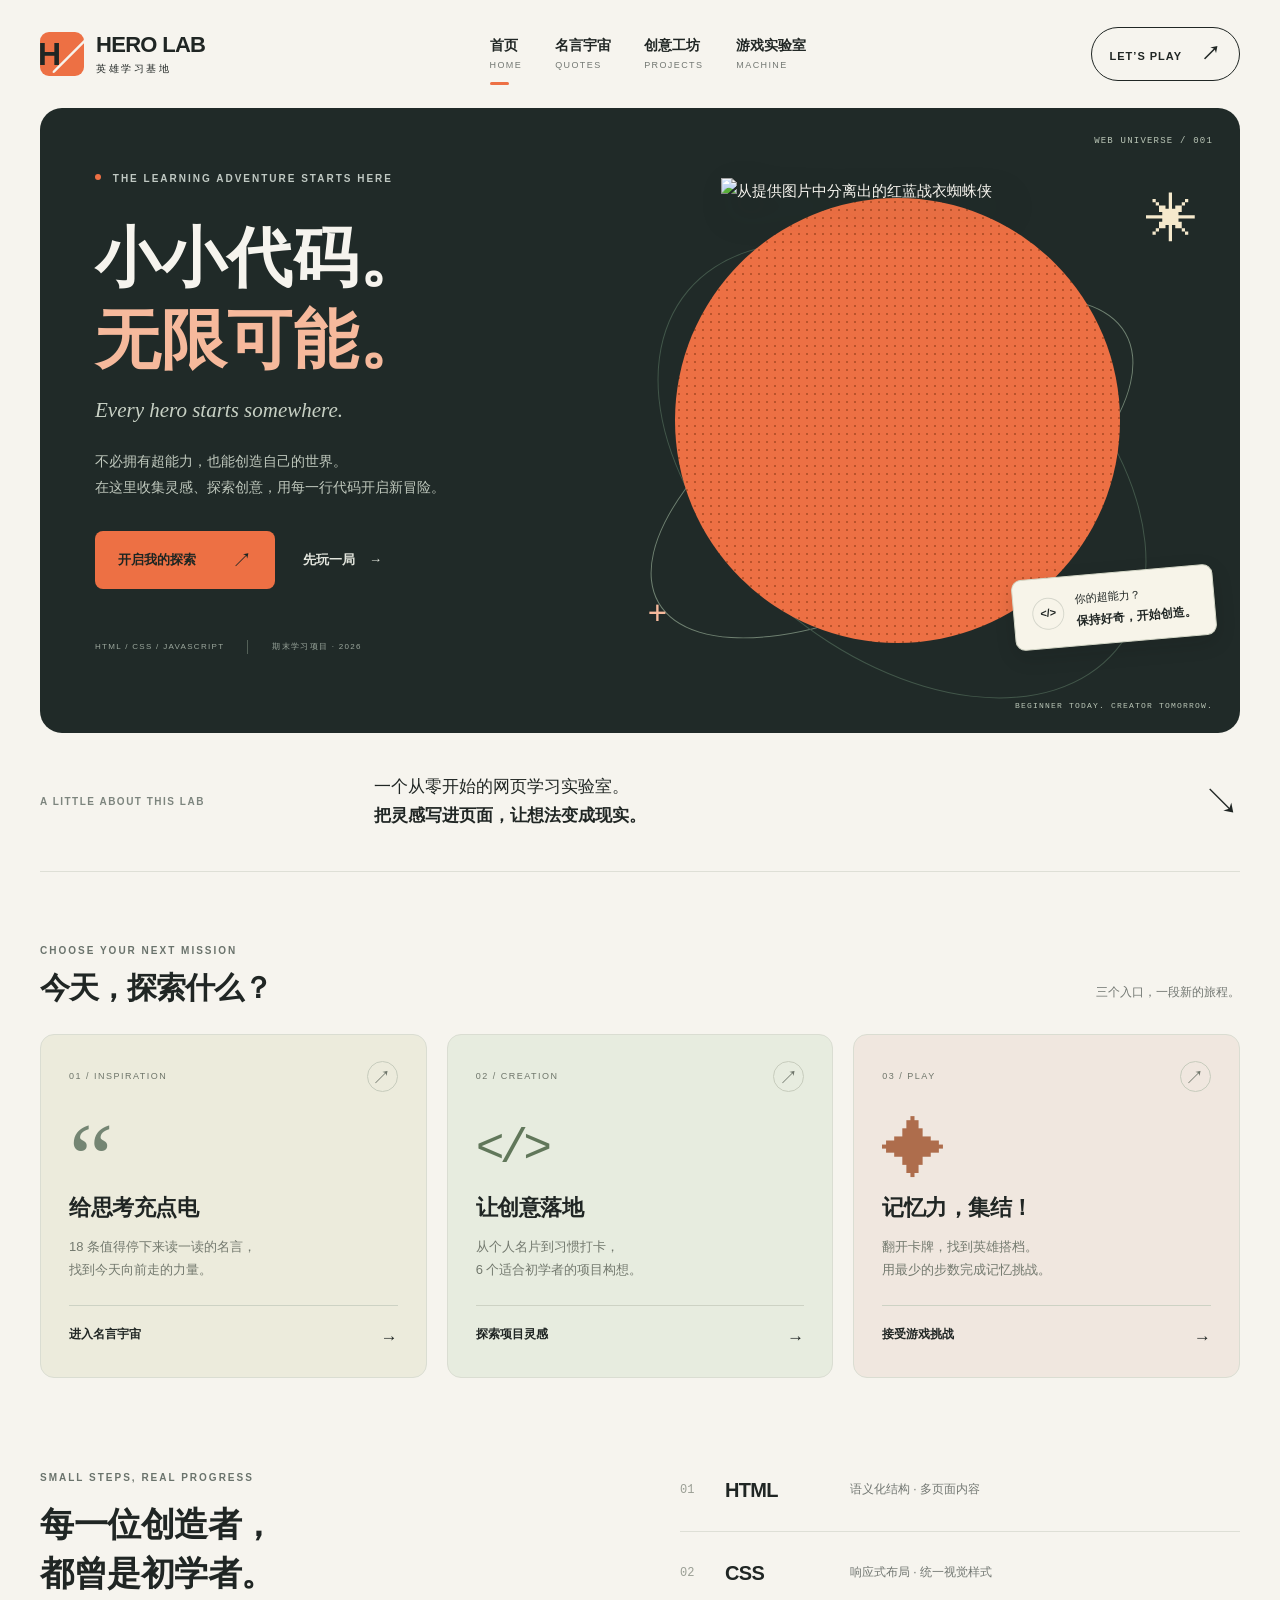
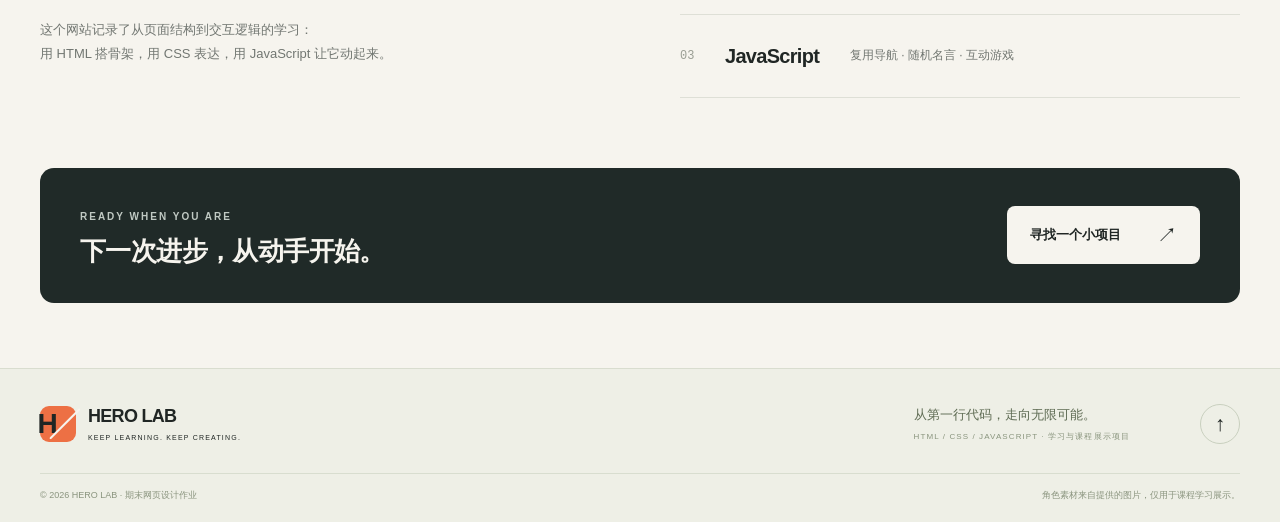
==== index.html @ 5add8ba5 "Build HERO LAB HTML course website" ====
<!DOCTYPE html>
<html lang="zh-CN">
<head>
  <meta charset="UTF-8"><meta name="viewport" content="width=device-width, initial-scale=1">
  <meta name="description" content="HERO LAB 英雄学习基地：一个关于学习、灵感和动手创造的 HTML 期末网站。">
  <meta name="theme-color" content="#f6f4ee"><title>HERO LAB · 英雄学习基地</title>
  <link rel="icon" href="assets/images/favicon.svg" type="image/svg+xml"><link rel="stylesheet" href="assets/css/style.css">
  <script src="assets/js/app.js" defer></script>
</head>
<body data-page="home">
  <a class="skip-link" href="#main">跳转到主要内容</a><header id="site-header"></header>
  <main id="main" class="container">
    <section class="home-hero">
      <div class="hero-copy"><div class="eyebrow"><span class="status-dot"></span> THE LEARNING ADVENTURE STARTS HERE</div>
        <h1>小小代码。<br><span>无限可能。</span></h1>
        <p class="hero-english">Every hero starts somewhere.</p>
        <p class="hero-description">不必拥有超能力，也能创造自己的世界。<br>在这里收集灵感、探索创意，用每一行代码开启新冒险。</p>
        <div class="button-row"><a class="button button-orange" href="projects.html">开启我的探索 <span aria-hidden="true">↗</span></a><a class="text-link light" href="machine.html">先玩一局 <span aria-hidden="true">→</span></a></div>
        <div class="hero-meta"><span>HTML / CSS / JAVASCRIPT</span><span>期末学习项目 · 2026</span></div>
      </div>
      <div class="hero-art"><div class="orbit orbit-one"></div><div class="orbit orbit-two"></div><div class="hero-planet"></div><span class="art-coordinate top">WEB UNIVERSE / 001</span><span class="art-star star-one">✳</span><span class="art-star star-two">+</span>
        <img class="home-character" src="assets/images/spider.png" alt="从提供图片中分离出的红蓝战衣蜘蛛侠" fetchpriority="high">
        <div class="floating-note"><span class="note-icon">&lt;/&gt;</span><div>你的超能力？<strong>保持好奇，开始创造。</strong></div></div><span class="art-coordinate bottom">BEGINNER TODAY. CREATOR TOMORROW.</span>
      </div>
    </section>
    <section class="intro-strip" aria-label="网站简介"><span class="mini-label">A LITTLE ABOUT THIS LAB</span><p>一个从零开始的网页学习实验室。<br><strong>把灵感写进页面，让想法变成现实。</strong></p><span class="strip-arrow" aria-hidden="true">↘</span></section>
    <section class="explore-section"><div class="section-heading"><div><span class="eyebrow dark">CHOOSE YOUR NEXT MISSION</span><h2>今天，探索什么？</h2></div><span class="section-aside">三个入口，一段新的旅程。</span></div>
      <div class="mission-grid">
        <a class="mission-card quote-mission" href="quotes.html"><div class="mission-top"><span>01 / INSPIRATION</span><span class="circle-arrow">↗</span></div><div class="mission-symbol" aria-hidden="true">“</div><h3>给思考充点电</h3><p>18 条值得停下来读一读的名言，<br>找到今天向前走的力量。</p><span class="mission-link">进入名言宇宙 <span>→</span></span></a>
        <a class="mission-card project-mission" href="projects.html"><div class="mission-top"><span>02 / CREATION</span><span class="circle-arrow">↗</span></div><div class="mission-symbol code-symbol" aria-hidden="true">&lt;/&gt;</div><h3>让创意落地</h3><p>从个人名片到习惯打卡，<br>6 个适合初学者的项目构想。</p><span class="mission-link">探索项目灵感 <span>→</span></span></a>
        <a class="mission-card game-mission" href="machine.html"><div class="mission-top"><span>03 / PLAY</span><span class="circle-arrow">↗</span></div><div class="mission-symbol game-symbol" aria-hidden="true">✦</div><h3>记忆力，集结！</h3><p>翻开卡牌，找到英雄搭档。<br>用最少的步数完成记忆挑战。</p><span class="mission-link">接受游戏挑战 <span>→</span></span></a>
      </div>
    </section>
    <section class="journey-section"><div class="journey-quote"><span class="eyebrow dark">SMALL STEPS, REAL PROGRESS</span><h2>每一位创造者，<br>都曾是初学者。</h2><p>这个网站记录了从页面结构到交互逻辑的学习：<br>用 HTML 搭骨架，用 CSS 表达，用 JavaScript 让它动起来。</p></div><div class="learning-stack"><div><span>01</span><strong>HTML</strong><p>语义化结构 · 多页面内容</p></div><div><span>02</span><strong>CSS</strong><p>响应式布局 · 统一视觉样式</p></div><div><span>03</span><strong>JavaScript</strong><p>复用导航 · 随机名言 · 互动游戏</p></div></div></section>
    <section class="closing-banner"><div><span class="eyebrow">READY WHEN YOU ARE</span><h2>下一次进步，从动手开始。</h2></div><a class="button button-cream" href="projects.html">寻找一个小项目 <span>↗</span></a></section>
  </main><footer id="site-footer"></footer>
</body></html>
---- assets/css/style.css ----
/* Shared design system. No framework or external font required. */
@font-face{font-family:LabDisplay;src:local("Arial Black");font-display:swap}
:root{--paper:#f6f4ee;--ink:#202624;--muted:#727772;--orange:#ed7044;--orange-light:#f6b99c;--line:#dedfd6;--dark:#202a28;--green:#c9dfc1;--cream:#f5e9cc;--radius:20px}
*{box-sizing:border-box}html{scroll-behavior:smooth;scroll-padding-top:24px}body{margin:0;background:var(--paper);color:var(--ink);font:15px/1.7 "Segoe UI","Microsoft YaHei","PingFang SC",Arial,sans-serif;-webkit-font-smoothing:antialiased}a{color:inherit;text-decoration:none}button,input{font:inherit}button,a,input,summary{-webkit-tap-highlight-color:transparent}button{cursor:pointer}button{color:inherit}img{display:block;max-width:100%}h1,h2,h3,p,blockquote{margin:0}h1,h2,h3{line-height:1.3}button{border:0}a:focus-visible,button:focus-visible,input:focus-visible,summary:focus-visible{outline:3px solid var(--orange);outline-offset:5px}::selection{background:var(--orange-light);color:var(--ink)}[hidden]{display:none!important}.container{width:min(1264px,calc(100% - 80px));margin-inline:auto}.skip-link{position:fixed;top:-70px;left:16px;z-index:100;background:var(--ink);color:white;padding:10px 20px}.skip-link:focus{top:10px}
/* A single nav is injected by app.js on every page. */
.header-inner{height:108px;display:flex;align-items:center;justify-content:space-between;gap:35px}.brand{display:inline-flex;align-items:center;gap:12px;font-size:22px;font-weight:900;line-height:1.05;letter-spacing:-.7px;flex-shrink:0}.brand small{display:block;font-size:10px;font-weight:500;letter-spacing:2.6px;margin-top:8px}.brand-mark{display:flex;align-items:center;justify-content:center;background:var(--orange);border-radius:9px;width:44px;height:44px;font:900 32px/1 Arial;color:var(--ink);letter-spacing:-8px;padding-right:8px}.brand-mark span{font-size:33px;transform:translateY(0);color:var(--paper)}#main-nav{display:flex;gap:33px;height:100%;align-items:center}#main-nav a{font-size:14px;font-weight:650;position:relative;line-height:1.4}#main-nav a span{display:block;font-size:9px;letter-spacing:1.4px;font-weight:500;color:var(--muted);margin-top:3px}#main-nav a[aria-current]::after{content:"";position:absolute;bottom:-13px;left:0;width:19px;height:3px;background:var(--orange);border-radius:4px}#main-nav a:hover{color:#bd4a22}.header-play{font-size:11px;font-weight:800;letter-spacing:1px;border:1px solid var(--ink);border-radius:30px;padding:10px 18px}.header-play span{font-size:19px;margin-left:15px}.menu-toggle{display:none}
.eyebrow,.mini-label{font-size:10px;font-weight:650;letter-spacing:2px;line-height:1.7}.eyebrow{color:#c0c9c3}.eyebrow.dark{color:#6a736c}.mini-label{color:#7d857e;letter-spacing:1.5px}.status-dot{width:6px;height:6px;border-radius:50%;background:var(--orange);display:inline-block;margin-right:7px;vertical-align:2px}.button-row{display:flex;align-items:center;gap:28px;flex-wrap:wrap}.button{display:inline-flex;justify-content:center;align-items:center;gap:36px;padding:14px 23px;border-radius:8px;font-size:13px;line-height:1.5;font-weight:650;min-height:48px;transition:transform .2s,background .2s}.button:hover{transform:translateY(-3px)}.button span{font-size:20px;font-weight:400}.button-orange{background:var(--orange);color:#1c2522}.button-orange:hover{background:#ff8a5f}.button-cream{background:var(--paper);color:var(--ink)}.button-outline{background:transparent;border:1px solid #bbc1b8}.text-link{display:inline-flex;align-items:center;gap:14px;font-size:13px;font-weight:600;background:none;padding:0}.text-link:hover,.inline-link:hover{text-decoration:underline;text-underline-offset:5px}.text-link.light{color:#e2e5dd}.inline-link{color:#ad4c29;font-weight:650}
/* Home */
.home-hero{background:var(--dark);border-radius:22px;min-height:625px;display:grid;grid-template-columns:1.04fr 1fr;position:relative;isolation:isolate;overflow:hidden;color:var(--paper)}.hero-copy{padding:62px 0 35px 55px;position:relative;z-index:2}.hero-copy h1{font-size:65px;font-weight:800;letter-spacing:1px;line-height:1.26;margin-top:30px}.hero-copy h1 span{color:var(--orange-light)}.hero-english{font:italic 21px Georgia,serif;color:#c7d0c4;margin-top:17px}.hero-description{font-size:14px;color:#bfc8bd;line-height:1.9;margin:25px 0 30px}.hero-meta{display:flex;gap:23px;margin-top:51px;font-size:8px;letter-spacing:1.3px;color:#9ca89e}.hero-meta span+span{padding-left:24px;border-left:1px solid #536057}.hero-art{position:relative;min-height:625px}.hero-planet{position:absolute;width:445px;aspect-ratio:1;background:var(--orange);border-radius:50%;top:90px;left:4%;z-index:-1;background-image:radial-gradient(#ba532b 1px,transparent 1px);background-size:8px 8px}.orbit{position:absolute;width:540px;height:240px;border:1px solid #6f8171;border-radius:50%;top:240px;left:-5%;transform:rotate(-30deg);z-index:-1}.orbit-two{width:560px;height:365px;top:180px;transform:rotate(40deg);border-color:#42574a}.home-character{position:absolute;bottom:0;left:50%;transform:translateX(-50%);height:555px;width:450px;object-fit:contain;object-position:center bottom;filter:drop-shadow(15px 16px 17px #111b1940)}.art-coordinate{position:absolute;color:#bac6b7;font:9px "Courier New",monospace;letter-spacing:1.2px}.art-coordinate.top{top:28px;right:27px}.art-coordinate.bottom{bottom:23px;right:27px;font-size:8px;z-index:3}.art-star{position:absolute;font-size:52px;color:var(--cream)}.star-one{top:68px;right:42px}.star-two{bottom:92px;left:-4px;font-size:33px;color:var(--orange-light)}.floating-note{position:absolute;right:25px;bottom:90px;display:flex;align-items:center;gap:12px;padding:14px 18px;border:1px solid #d4d7c7;background:#f7f4e9;box-shadow:0 7px 20px #1112;transform:rotate(-5deg);border-radius:10px;color:var(--ink);font-size:11px;z-index:3}.floating-note strong{display:block;font-size:12px;margin-top:2px}.note-icon{display:flex;align-items:center;justify-content:center;width:32px;height:32px;border:1px solid #d6d7cc;border-radius:50%;font-weight:800}.intro-strip{padding:40px 0;display:flex;justify-content:space-between;align-items:center;border-bottom:1px solid var(--line);gap:40px}.intro-strip p{font-size:17px;line-height:1.7;flex:1;max-width:660px}.intro-strip p strong{font-weight:650}.strip-arrow{font-size:37px;line-height:1}.explore-section{padding-top:64px}.section-heading{display:flex;justify-content:space-between;align-items:end;margin-bottom:27px;gap:20px}.section-heading h2{font-size:30px;margin-top:7px;letter-spacing:-1px}.section-aside{font-size:12px;color:var(--muted);padding-bottom:5px}.mission-grid{display:grid;grid-template-columns:repeat(3,1fr);gap:20px}.mission-card{border:1px solid #daddd2;border-radius:14px;padding:26px 28px 24px;min-height:341px;display:flex;flex-direction:column;transition:transform .2s,border-color .2s;background:#f0f0e6}.mission-card:hover{transform:translateY(-5px);border-color:#909a8e}.quote-mission{background:#ecebdc}.project-mission{background:#e7ecdf}.game-mission{background:#f0e7df}.mission-top{display:flex;justify-content:space-between;align-items:center;font-size:9px;letter-spacing:1.5px;color:#6e756a}.circle-arrow{display:grid;place-items:center;font-size:19px;width:31px;height:31px;border:1px solid #c7ccbd;border-radius:50%}.mission-symbol{font:100px/1 Georgia,serif;height:97px;padding-top:17px;color:#748573}.code-symbol{font:48px/1.7 "Courier New",monospace;color:#61775a;letter-spacing:-5px}.game-symbol{font:65px/1.3 Georgia,serif;color:#ae6d4c}.mission-card h3{font-size:22px;margin:5px 0 12px;letter-spacing:-.5px}.mission-card p{color:#73796e;font-size:13px;line-height:1.8}.mission-link{display:flex;justify-content:space-between;font-size:12px;font-weight:650;border-top:1px solid #cdd2c4;margin-top:23px;padding-top:18px}.mission-link span{font-size:17px}.journey-section{display:grid;grid-template-columns:1fr 1fr;gap:80px;margin:85px 0 70px}.journey-quote h2{font-size:34px;line-height:1.45;margin:12px 0 19px;letter-spacing:-.5px}.journey-quote p{font-size:13px;color:var(--muted);line-height:1.9}.learning-stack>div{display:grid;grid-template-columns:25px 105px 1fr;align-items:center;padding:24px 0;border-bottom:1px solid var(--line);gap:20px}.learning-stack>div:first-child{padding-top:10px}.learning-stack span{color:#9a9e94;font:12px "Courier New",monospace}.learning-stack strong{font-size:20px;letter-spacing:-.7px}.learning-stack p{font-size:12px;color:var(--muted)}.closing-banner{padding:34px 40px;background:var(--dark);color:var(--paper);display:flex;align-items:center;justify-content:space-between;border-radius:14px;margin-bottom:65px;gap:20px}.closing-banner h2{font-size:26px;margin-top:8px;letter-spacing:-.6px}
/* Shared page openings */
.page-heading{display:flex;justify-content:space-between;align-items:end;margin:34px 0 35px}.page-heading h1{font-size:48px;letter-spacing:-1.8px;margin-top:9px;line-height:1.25}.title-dot{color:var(--orange);margin-left:6px}.page-heading>p{font-size:13px;color:var(--muted);line-height:1.8;text-align:right;margin-bottom:3px}.pill{display:inline-block;border:1px solid #6d796b;border-radius:30px;font-size:9px;letter-spacing:1.8px;padding:6px 12px;line-height:1.7;color:#d6decf}.quote-hero{background:var(--dark);color:var(--paper);border-radius:20px;min-height:428px;display:grid;grid-template-columns:1.4fr 1fr;overflow:hidden;isolation:isolate}.quote-hero-copy{padding:34px 20px 25px 45px;z-index:2}.big-quote{display:block;font:75px/.9 Georgia,serif;color:var(--orange-light);height:58px;margin-top:23px}#featured-quote{font-size:27px;line-height:1.6;max-width:620px;min-height:87px;letter-spacing:.5px}#featured-author{font-size:12px;color:#b3c1ad;margin:12px 0 24px}.feedback{display:block;height:22px;font-size:11px;margin-top:9px;color:#d7e6c8}.quote-hero-art{position:relative}.quote-hero-art img{position:absolute;bottom:0;height:380px;width:420px;object-fit:contain;object-position:center bottom;right:-2px;filter:drop-shadow(10px 5px 13px #1115)}.portal-ring{position:absolute;width:305px;height:305px;border:16px double #ed7044;box-shadow:0 0 0 12px #ab654847,0 0 0 25px #e2834a1c;top:66px;right:55px;border-radius:50%;transform:rotate(20deg)}.quote-collection{margin:58px 0 65px}.collection-toolbar{display:flex;justify-content:space-between;gap:20px;align-items:center;margin-top:30px;padding-bottom:20px;border-bottom:1px solid var(--line)}.filter-group{display:flex;gap:7px;flex-wrap:wrap}.filter-button{border-radius:6px;padding:9px 15px;font-size:12px;background:transparent;white-space:nowrap}.filter-button:hover{background:#e6e7dc}.filter-button.active{color:var(--paper);background:var(--ink)}.search-box{display:flex;gap:9px;align-items:center;background:#edeee5;border:1px solid #daddd0;padding:5px 13px;border-radius:7px;min-width:220px}.search-box>span{font-size:23px;line-height:1}.search-box input{background:none;border:none;width:175px;font-size:12px;height:30px;color:var(--ink);outline-offset:0}.result-count{font-size:11px;color:var(--muted);margin:16px 0}.quotes-grid{display:grid;grid-template-columns:repeat(3,1fr);gap:17px}.quote-card{background:#efefe5;border:1px solid #dddfd3;border-radius:12px;min-height:220px;display:flex;flex-direction:column;padding:23px;transition:border-color .2s}.quote-card:hover{border-color:#9ca990}.quote-card-top{display:flex;align-items:center;justify-content:space-between;font-size:10px}.quote-index{font:12px "Courier New",monospace;color:#9caa95}.quote-category{color:#76836d;font-size:10px;padding:3px 8px;background:#e2e7d8;border-radius:20px}.quote-card blockquote{font-size:18px;font-weight:550;line-height:1.7;margin:21px 0;flex:1}.quote-card-bottom{display:flex;align-items:end;justify-content:space-between;gap:10px}.quote-attribution,.quote-author{font-size:11px;color:#75806e}.quote-source{display:block;font-size:10px;color:#8c9283}.favorite-button{display:grid;place-items:center;flex-shrink:0;width:32px;height:32px;background:transparent;border:1px solid #d2d7c7;border-radius:50%;font-size:17px;color:#8e9a85}.favorite-button[aria-pressed="true"]{background:var(--orange);border-color:var(--orange);color:var(--ink)}.empty-state{grid-column:1/-1;text-align:center;color:var(--muted);padding:60px 20px;border:1px dashed #c8cebf;border-radius:12px}.collection-note{font-size:11px;color:var(--muted);margin-top:24px}
/* Project board */
.project-hero{display:grid;grid-template-columns:1.1fr 1fr;min-height:407px;background:#e8aa79;border-radius:20px;overflow:hidden;position:relative;isolation:isolate}.project-hero>div:first-child{padding:38px 0 38px 45px;z-index:2}.project-hero .pill{color:#5e4934;border-color:#aa7753}.project-hero h2{font-size:41px;letter-spacing:-1px;margin-top:20px;line-height:1.35}.project-hero p{font-size:13px;line-height:1.9;color:#71553f;margin:16px 0 22px}.project-hero-art{position:relative}.project-hero-art img{position:absolute;bottom:0;right:30px;height:396px;width:350px;object-fit:contain;object-position:bottom}.project-orbit{position:absolute;width:380px;aspect-ratio:1;border-radius:50%;border:1px solid #bb825e;box-shadow:0 0 0 28px #d3956a,0 0 0 29px #bd8258;top:55px;right:5px;z-index:-1}.project-list-section{padding-top:58px;scroll-margin-top:25px}.project-list{border-top:1px solid #b9c2b3}.project-item{border-bottom:1px solid #ccd1c2}.project-item summary{list-style:none;display:flex;align-items:center;gap:25px;cursor:pointer;padding:26px 8px}.project-item summary::-webkit-details-marker{display:none}.project-number{font:13px "Courier New",monospace;color:#88957e;width:50px}.project-title{flex:1}.project-title h3{font-size:23px;margin-top:2px;letter-spacing:-.5px}.project-title .mini-label{font-size:8px;letter-spacing:1.5px}.difficulty{font-size:10px;color:#6f7d64;border:1px solid #d4dac8;padding:6px 13px;border-radius:20px}.detail-toggle{font-size:26px;font-weight:300;line-height:1;margin-left:25px;width:25px;transition:transform .2s}.project-item[open] .detail-toggle{transform:rotate(45deg)}.project-item[open]{background:#eeefe4}.project-detail{padding:0 55px 30px 83px}.project-detail>p{font-size:14px;color:#64705b;margin-bottom:20px}.project-detail-columns{display:grid;grid-template-columns:repeat(3,1fr);gap:35px}.project-detail-columns strong{font-size:12px}.project-detail-columns p{font-size:12px;line-height:1.85;color:#79836e;margin-top:7px}.project-tip{display:flex;align-items:center;gap:24px;background:#e7eadd;border-radius:12px;padding:28px 35px;margin:40px 0 65px}.tip-symbol{font-size:40px;color:#748865}.project-tip h3{font-size:19px}.project-tip p{font-size:12px;color:#78836f;margin-top:5px}.project-tip>a{margin-left:auto;white-space:nowrap}
/* Memory game */
.game-layout{display:grid;grid-template-columns:.85fr 1.15fr;gap:25px;align-items:stretch}.game-guide{background:var(--dark);color:var(--paper);border-radius:18px;overflow:hidden;position:relative;display:flex;flex-direction:column;min-height:690px;isolation:isolate}.guide-content{padding:35px 32px 0;z-index:2}.game-guide h2{font-size:36px;margin-top:24px;line-height:1.4;letter-spacing:-.7px}.game-guide h2 span{color:var(--orange-light)}.guide-content>p{font-size:13px;line-height:1.85;color:#bdc8b8;margin-top:15px}.game-rules{padding-left:18px;font-size:12px;line-height:2.2;color:#c6d0bd;margin:20px 0 0}.guide-content p.keyboard-hint{font-size:10px;color:#98ab92;margin-top:14px}.guide-art{position:relative;flex:1;min-height:220px;margin-top:15px}.guide-art img{position:absolute;bottom:-10px;left:50%;transform:translateX(-50%);height:235px;width:340px;object-fit:contain;object-position:bottom}.guide-orbit{position:absolute;width:250px;height:250px;background:#c3d7ae;bottom:-77px;left:calc(50% - 125px);border-radius:50%;z-index:-1}.guide-caption{font:8px "Courier New",monospace;letter-spacing:1px;color:#b1c19f;position:absolute;bottom:19px;left:28px;z-index:2}.game-panel{border:1px solid #d7ddcf;border-radius:18px;padding:28px;background:#eeefe5}.game-panel-header{display:flex;align-items:center;justify-content:space-between;gap:10px}.game-panel-header h3{font-size:19px}.game-tag{font-size:8px;letter-spacing:1px;color:#8a947f}.game-tag .status-dot{vertical-align:1px;width:5px;height:5px}.game-stats{display:grid;grid-template-columns:repeat(3,1fr);padding:19px 0 20px;margin-bottom:19px;border-bottom:1px solid #d5dccb}.game-stats>div{text-align:center;border-right:1px solid #d5dccb}.game-stats>div:last-child{border:0}.game-stats>div>span{display:block;font-size:10px;color:#869079}.game-stats strong{font-size:29px;font-weight:600;line-height:1.4;font-variant-numeric:tabular-nums}.game-stats small{font-size:15px;color:#89947e}.game-board{display:grid;grid-template-columns:repeat(4,1fr);gap:11px}.game-card{position:relative;height:149px;border-radius:10px;border:1px solid #b9c7af;background:#dce3d1;overflow:hidden;padding:0;transition:background .2s,border-color .2s,transform .2s}.game-card:not(.is-flipped):not(.is-matched):hover{background:#cdd8bf;transform:translateY(-3px)}.game-card-back,.game-card-front{position:absolute;inset:0;display:flex;align-items:center;justify-content:center;flex-direction:column;transition:opacity .2s,transform .3s}.game-card-back{background:repeating-linear-gradient(45deg,transparent,transparent 7px,#cdd6c31f 7px,#cdd6c31f 8px)}.game-card-symbol{font:700 31px "Courier New",monospace;color:#82946d;letter-spacing:-4px;padding-right:4px}.game-card-label{font-size:7px;letter-spacing:1.5px;color:#8c9b7c;margin-top:7px}.game-card-front{opacity:0;transform:scale(.85);pointer-events:none;background:#f6f1e6;justify-content:flex-end}.game-card-front img{width:100%;height:122px;object-fit:contain;object-position:bottom}.game-card-front>span{display:block;width:100%;padding:4px;font-size:9px;background:#e9e7d9}.game-card.is-flipped .game-card-back,.game-card.is-matched .game-card-back{opacity:0;transform:scale(.85)}.game-card.is-flipped .game-card-front,.game-card.is-matched .game-card-front{opacity:1;transform:scale(1)}.game-card.is-matched{border:2px solid #819b6c;cursor:default}.game-card.is-matched::after{content:"✓";position:absolute;right:5px;top:5px;background:#8da478;color:white;border-radius:50%;width:17px;height:17px;font-size:11px;line-height:17px}.game-message{font-size:12px;color:#727f64;text-align:center;min-height:23px;margin:19px 0 15px}.game-actions{display:flex;gap:12px;justify-content:center}.game-actions .button{font-size:12px;gap:18px;padding:12px 20px;min-width:145px}.game-best{border-top:1px solid #d6ddcc;margin-top:24px;padding-top:16px;display:flex;gap:15px;justify-content:center;font-size:10px;color:#7f8b71}.game-best strong{font-weight:500}.game-result{border:1px solid #a7bb91;background:#e1ebd5;border-radius:10px;padding:18px;text-align:center;margin-top:15px}.game-result h3{margin-top:4px;font-size:23px}.game-result p{font-size:12px;color:#68795a;margin-top:7px}.game-learning{display:flex;gap:25px;align-items:center;padding:38px 0 55px}.game-learning p{font-size:12px;color:#7a8471;flex:1}.game-learning strong{display:block;font-weight:500;color:#56654b}.game-learning a{white-space:nowrap}
/* Footer */
#site-footer{border-top:1px solid #d9ddcf;background:#eeefe6}.footer-inner{display:flex;align-items:center;justify-content:space-between;gap:35px;padding-top:35px;padding-bottom:29px}.footer-brand{font-size:18px}.footer-brand .brand-mark{height:36px;width:36px;font-size:28px}.footer-brand .brand-mark span{font-size:29px}.footer-brand small{font-size:7px;letter-spacing:1.2px}.footer-inner p{font-size:13px;color:#5f6c54;margin-left:auto}.footer-inner p small{display:block;font-size:8px;letter-spacing:1.1px;color:#8a957e;margin-top:4px}.back-top{border:1px solid #c9d0bf;border-radius:50%;display:grid;place-items:center;width:40px;height:40px;font-size:21px;margin-left:35px}.footer-bottom{display:flex;justify-content:space-between;border-top:1px solid #d8ddcf;padding-top:14px;padding-bottom:19px;font-size:9px;color:#8a947e;gap:20px}
@media(min-width:1550px){.home-hero{min-height:655px}.hero-art{min-height:655px}.hero-copy{padding-top:68px}.hero-copy h1{font-size:71px}.home-character{height:590px}.hero-planet{top:100px}}
@media(max-width:1100px){.container{width:calc(100% - 48px)}.header-inner{gap:20px}#main-nav{gap:24px}.header-play{display:none}.hero-copy{padding-left:35px}.hero-copy h1{font-size:54px}.hero-meta{gap:12px;font-size:7px}.hero-meta span+span{padding-left:12px}.home-character{width:380px;height:530px}.hero-planet{width:370px;top:125px}.home-hero,.hero-art{min-height:595px}.floating-note{right:15px;bottom:65px}.hero-description{font-size:13px}.hero-copy .eyebrow{font-size:8px}.quote-hero-art img{right:-30px;width:350px;height:350px}.portal-ring{right:15px;width:270px;height:270px}.quote-hero-copy{padding-left:35px}.mission-card{padding:23px}.journey-section{gap:40px}.learning-stack>div{grid-template-columns:20px 100px 1fr;gap:12px}.project-hero-art img{right:0}.game-layout{grid-template-columns:.8fr 1.2fr;gap:20px}.guide-content{padding:30px 25px 0}.game-panel{padding:23px}.game-card{height:132px}.game-card-front img{height:105px}.game-guide{min-height:655px}.game-rules{font-size:11px}.guide-content p.keyboard-hint{font-size:9px}.game-panel-header h3{font-size:17px}.game-tag{font-size:7px}.game-learning .mini-label{max-width:110px}.project-tip{padding:25px}.project-tip>a{font-size:11px}.difficulty{font-size:9px}}
@media(max-width:800px){.header-inner{height:88px}.brand{font-size:20px}.brand small{font-size:8px}#main-nav{gap:20px}#main-nav a{font-size:12px}#main-nav a span{font-size:8px}.home-hero{grid-template-columns:1fr .85fr}.hero-copy{padding:42px 0 27px 29px}.hero-copy h1{font-size:43px;margin-top:27px}.hero-english{font-size:17px}.hero-description{font-size:11px}.hero-copy .button-row{gap:19px}.hero-copy .button{padding:13px 17px;gap:16px;font-size:11px}.hero-copy .text-link{font-size:11px}.hero-meta{display:block;margin-top:35px;line-height:2.1}.hero-meta span{display:block}.hero-meta span+span{padding:0;border:0}.home-hero,.hero-art{min-height:545px}.home-character{height:465px;width:315px;left:53%}.hero-planet{width:320px;left:0;top:130px}.floating-note{right:8px;padding:10px;gap:7px;bottom:49px}.floating-note strong{font-size:10px}.floating-note{font-size:9px}.note-icon{width:26px;height:26px;font-size:10px}.art-star.star-one{font-size:35px;right:16px;top:72px}.art-coordinate{font-size:7px}.art-coordinate.bottom{font-size:6px;right:16px;bottom:19px}.art-coordinate.top{top:25px;right:16px}.intro-strip{gap:25px;padding:30px 0}.intro-strip .mini-label{font-size:8px;width:130px}.intro-strip p{font-size:14px}.section-heading h2{font-size:26px}.section-aside{font-size:11px}.mission-grid{gap:12px}.mission-card{padding:18px;min-height:323px}.mission-card h3{font-size:19px}.mission-card p{font-size:11px}.mission-top{font-size:7px;letter-spacing:.7px}.circle-arrow{width:26px;height:26px;font-size:16px}.mission-link{font-size:10px}.journey-section{gap:30px;margin-top:65px}.journey-quote h2{font-size:28px}.journey-quote p{font-size:11px}.learning-stack>div{grid-template-columns:18px 1fr;padding:14px 0;gap:5px 10px}.learning-stack p{grid-column:2;font-size:11px}.learning-stack strong{font-size:18px}.closing-banner{padding:29px;gap:15px}.closing-banner h2{font-size:21px}.closing-banner .button{font-size:11px;gap:20px}.quote-hero{grid-template-columns:1.2fr .8fr;min-height:410px}.quote-hero-copy{padding-left:30px}.quote-hero-art img{height:320px;width:300px;right:-50px}.portal-ring{width:230px;height:230px;right:-5px;top:83px}#featured-quote{font-size:23px;min-height:110px}.quotes-grid{grid-template-columns:repeat(2,1fr)}.collection-toolbar{flex-wrap:wrap;gap:15px}.search-box{width:100%}.search-box input{width:100%}.filter-button{font-size:11px;padding:8px 12px}.page-heading h1{font-size:40px}.project-hero h2{font-size:35px}.project-hero>div:first-child{padding-left:30px}.project-hero-art img{height:365px;right:-45px}.project-hero{min-height:390px}.project-orbit{width:300px;right:-60px}.project-hero p{font-size:12px}.project-title h3{font-size:20px}.project-number{width:27px}.project-item summary{gap:17px}.detail-toggle{margin-left:5px}.project-detail{padding-left:53px;padding-right:25px}.project-detail-columns{gap:20px}.project-tip>a{display:none}.game-layout{grid-template-columns:1fr}.game-guide{min-height:370px;display:block}.guide-content{width:64%;padding:27px 30px 30px}.game-guide h2{font-size:28px;margin-top:18px}.game-guide h2 br{display:none}.guide-content>p{font-size:12px}.guide-art{position:absolute;inset:0 0 0 63%;margin:0;min-height:0;z-index:-1}.guide-art img{height:270px;width:310px;max-width:none;left:50%}.guide-orbit{bottom:-40px}.game-guide .guide-caption{right:20px;left:auto;font-size:6px}.game-card{height:170px}.game-card-front img{height:143px}.game-panel{padding:25px}.game-tag{font-size:9px}.game-learning{gap:18px}.game-learning .text-link{font-size:11px}.footer-inner{gap:20px}.footer-inner p{font-size:11px}.back-top{margin-left:10px}.footer-bottom{font-size:8px}.footer-inner p small{font-size:7px}}
@media(max-width:560px){.container{width:calc(100% - 32px)}.header-inner{height:82px}.brand{font-size:19px;gap:10px}.brand-mark{width:38px;height:38px;font-size:29px}.brand-mark span{font-size:30px}.brand small{font-size:7px;letter-spacing:2px}.menu-toggle{display:flex;flex-direction:column;gap:6px;border:1px solid #cdd2c5;border-radius:8px;padding:11px;background:transparent}.menu-toggle span{display:block;width:20px;height:1px;background:var(--ink)}#main-nav{display:none;position:absolute;top:72px;left:16px;right:16px;background:var(--paper);border:1px solid #d2d7ca;border-radius:12px;box-shadow:0 10px 30px #202a2820;height:auto;padding:16px;z-index:30;gap:0}.menu-open #main-nav{display:grid;grid-template-columns:1fr 1fr}#main-nav a{padding:12px;font-size:13px}#main-nav a[aria-current]::after{bottom:7px;left:12px;width:12px;height:2px}.home-hero{display:flex;flex-direction:column;border-radius:16px;min-height:0}.hero-copy{padding:32px 26px 5px}.hero-copy .eyebrow{font-size:7px;letter-spacing:1.3px}.hero-copy h1{font-size:47px;margin-top:22px}.hero-english{font-size:18px;margin-top:12px}.hero-description{font-size:12px;margin:18px 0 23px}.hero-copy .button{font-size:12px;padding:12px 18px;gap:24px}.hero-copy .text-link{font-size:12px}.hero-meta{display:none}.hero-art{min-height:350px;margin-top:5px}.hero-planet{width:280px;left:calc(50% - 140px);top:35px}.home-character{height:335px;width:295px;left:50%}.orbit{width:380px;height:170px;top:130px;left:-6%}.orbit-two{height:250px;top:40px;left:0}.art-coordinate.top{font-size:6px;top:12px;right:19px}.art-coordinate.bottom{font-size:5px;right:13px;bottom:14px}.floating-note{right:15px;bottom:48px;font-size:8px;padding:9px 12px}.floating-note strong{font-size:9px}.star-one{top:30px!important;right:30px!important;font-size:35px!important}.star-two{left:26px;bottom:45px;font-size:28px}.intro-strip{padding:25px 2px;flex-wrap:wrap;gap:12px}.intro-strip .mini-label{width:100%;font-size:7px}.intro-strip p{font-size:13px}.strip-arrow{font-size:27px}.explore-section{padding-top:40px}.section-heading{margin-bottom:20px;align-items:start}.section-heading h2{font-size:23px;margin-top:5px}.section-aside{display:none}.eyebrow{font-size:8px;letter-spacing:1.6px}.mission-grid{grid-template-columns:1fr;gap:13px}.mission-card{min-height:0;padding:23px 25px;position:relative}.mission-top{font-size:8px;letter-spacing:1px}.mission-symbol{position:absolute;right:28px;top:63px;width:65px;height:70px;font-size:90px;padding:0}.code-symbol{font-size:36px;top:80px;right:39px;line-height:1}.game-symbol{font-size:55px;top:68px;right:22px}.mission-card h3{font-size:22px;margin:18px 0 10px}.mission-card p{font-size:12px}.mission-link{font-size:11px;margin-top:20px;padding-top:15px}.journey-section{grid-template-columns:1fr;gap:25px;margin:45px 0}.journey-quote h2{font-size:28px;margin-top:8px}.journey-quote p{font-size:12px}.learning-stack>div{grid-template-columns:20px 110px 1fr;padding:19px 0}.learning-stack p{grid-column:auto;font-size:9px}.learning-stack strong{font-size:17px}.closing-banner{display:block;padding:27px;margin-bottom:40px;border-radius:12px}.closing-banner h2{font-size:21px;margin-top:8px}.closing-banner .button{margin-top:22px;font-size:12px;gap:25px}.page-heading{margin:23px 0 26px;gap:10px}.page-heading h1{font-size:33px;margin-top:5px}.page-heading .eyebrow{font-size:6px;letter-spacing:1px}.page-heading>p{font-size:10px;max-width:110px}.quote-hero{display:flex;flex-direction:column;border-radius:14px;min-height:0}.quote-hero-copy{padding:25px 25px 0}.quote-hero-copy .pill{font-size:7px}.big-quote{margin-top:25px;height:49px}#featured-quote{font-size:23px;min-height:93px}#featured-author{font-size:11px;margin:13px 0 20px}.quote-hero-copy .button-row{gap:21px}.quote-hero-copy .button{font-size:11px;padding:12px 18px;gap:20px}.quote-hero-copy .text-link{font-size:11px}.quote-hero-art{min-height:195px;margin-top:0}.quote-hero-art img{height:215px;width:250px;right:0}.portal-ring{width:180px;height:180px;top:4px;right:55px;border-width:10px}.feedback{font-size:10px;margin-top:8px;position:relative;z-index:4}.quote-collection{margin:38px 0 40px}.quote-collection .section-heading h2{font-size:21px}.collection-toolbar{margin-top:20px;padding-bottom:15px;gap:12px}.filter-group{gap:2px;width:100%;justify-content:space-between}.filter-button{padding:7px 9px;font-size:10px}.quotes-grid{grid-template-columns:1fr;gap:12px}.quote-card{min-height:180px;padding:22px}.quote-card blockquote{font-size:18px;margin:20px 0}.collection-note{font-size:9px}.project-hero{display:flex;flex-direction:column;border-radius:14px;min-height:0}.project-hero>div:first-child{padding:26px 25px 0}.project-hero .pill{font-size:7px;letter-spacing:1px}.project-hero h2{font-size:34px;margin-top:19px}.project-hero p{font-size:12px}.project-hero .button{font-size:11px;padding:12px 17px;gap:25px}.project-hero-art{min-height:230px}.project-hero-art img{height:265px;right:9px;width:240px}.project-orbit{width:225px;right:0;top:40px}.project-list-section{padding-top:38px}.project-title h3{font-size:19px}.project-title .mini-label{font-size:6px;letter-spacing:1px}.project-number{width:19px;font-size:11px}.project-item summary{gap:11px;padding:23px 5px;flex-wrap:wrap;position:relative;padding-right:28px}.difficulty{font-size:8px;padding:4px 8px;position:absolute;bottom:0;right:31px;border:0;transform:translateY(-8px)}.detail-toggle{position:absolute;right:6px;top:38px;font-size:23px;margin:0}.project-item[open] summary{padding-bottom:32px}.project-item[open] .difficulty{bottom:0;transform:translateY(-13px)}.project-detail{padding:0 18px 24px 36px}.project-detail>p{font-size:12px}.project-detail-columns{grid-template-columns:1fr;gap:15px}.project-detail-columns p{font-size:11px;margin-top:4px}.project-tip{padding:24px 19px;gap:14px;margin:27px 0 40px}.project-tip h3{font-size:18px}.project-tip p{font-size:11px}.tip-symbol{font-size:33px}.game-layout{gap:16px}.game-guide{min-height:470px;border-radius:14px}.guide-content{width:100%;padding:25px 24px 0}.game-guide h2{font-size:31px;margin-top:17px}.guide-content>p{font-size:12px}.game-rules{font-size:11px;line-height:2.1;max-width:290px;margin-top:17px}.guide-content p.keyboard-hint{font-size:9px;max-width:210px;line-height:1.8}.guide-art{inset:auto 0 0 auto;width:190px;height:180px;z-index:-1}.guide-art img{height:177px;width:200px;left:52%;bottom:-6px}.guide-orbit{width:180px;height:180px;left:0;bottom:-60px}.game-guide .guide-caption{left:24px;right:auto;bottom:17px;font-size:5px;max-width:140px}.game-panel{padding:21px 15px;border-radius:14px}.game-panel-header h3{font-size:17px}.game-tag{font-size:7px}.game-stats{padding:19px 0 16px;margin-bottom:15px}.game-stats strong{font-size:25px}.game-board{gap:7px}.game-card{height:111px;border-radius:8px}.game-card-front img{height:84px}.game-card-front>span{font-size:8px}.game-card-symbol{font-size:25px}.game-card-label{font-size:5px;letter-spacing:1px}.game-message{font-size:11px;margin:17px 0 15px}.game-actions{gap:10px}.game-actions .button{min-width:0;flex:1;font-size:11px;gap:14px;padding:11px 13px}.game-best{font-size:9px;gap:10px;flex-wrap:wrap}.game-learning{display:block;padding:28px 0 37px}.game-learning .mini-label{font-size:8px}.game-learning p{font-size:11px;margin:10px 0 15px}.game-learning strong{margin-top:3px}.game-result{padding:15px 10px}.game-result p{font-size:10px}.footer-inner{flex-wrap:wrap;padding-top:28px;padding-bottom:23px;gap:23px 12px;position:relative}.footer-brand{font-size:18px}.footer-inner p{margin:0;font-size:11px;width:100%}.footer-inner p small{font-size:6px;letter-spacing:1px}.back-top{position:absolute;right:0;top:27px;width:34px;height:34px}.footer-bottom{display:block;font-size:7px;padding-bottom:17px;line-height:2}.footer-bottom span{display:block}}
@media(prefers-reduced-motion:reduce){html{scroll-behavior:auto}*,*::before,*::after{transition:none!important;animation:none!important}}
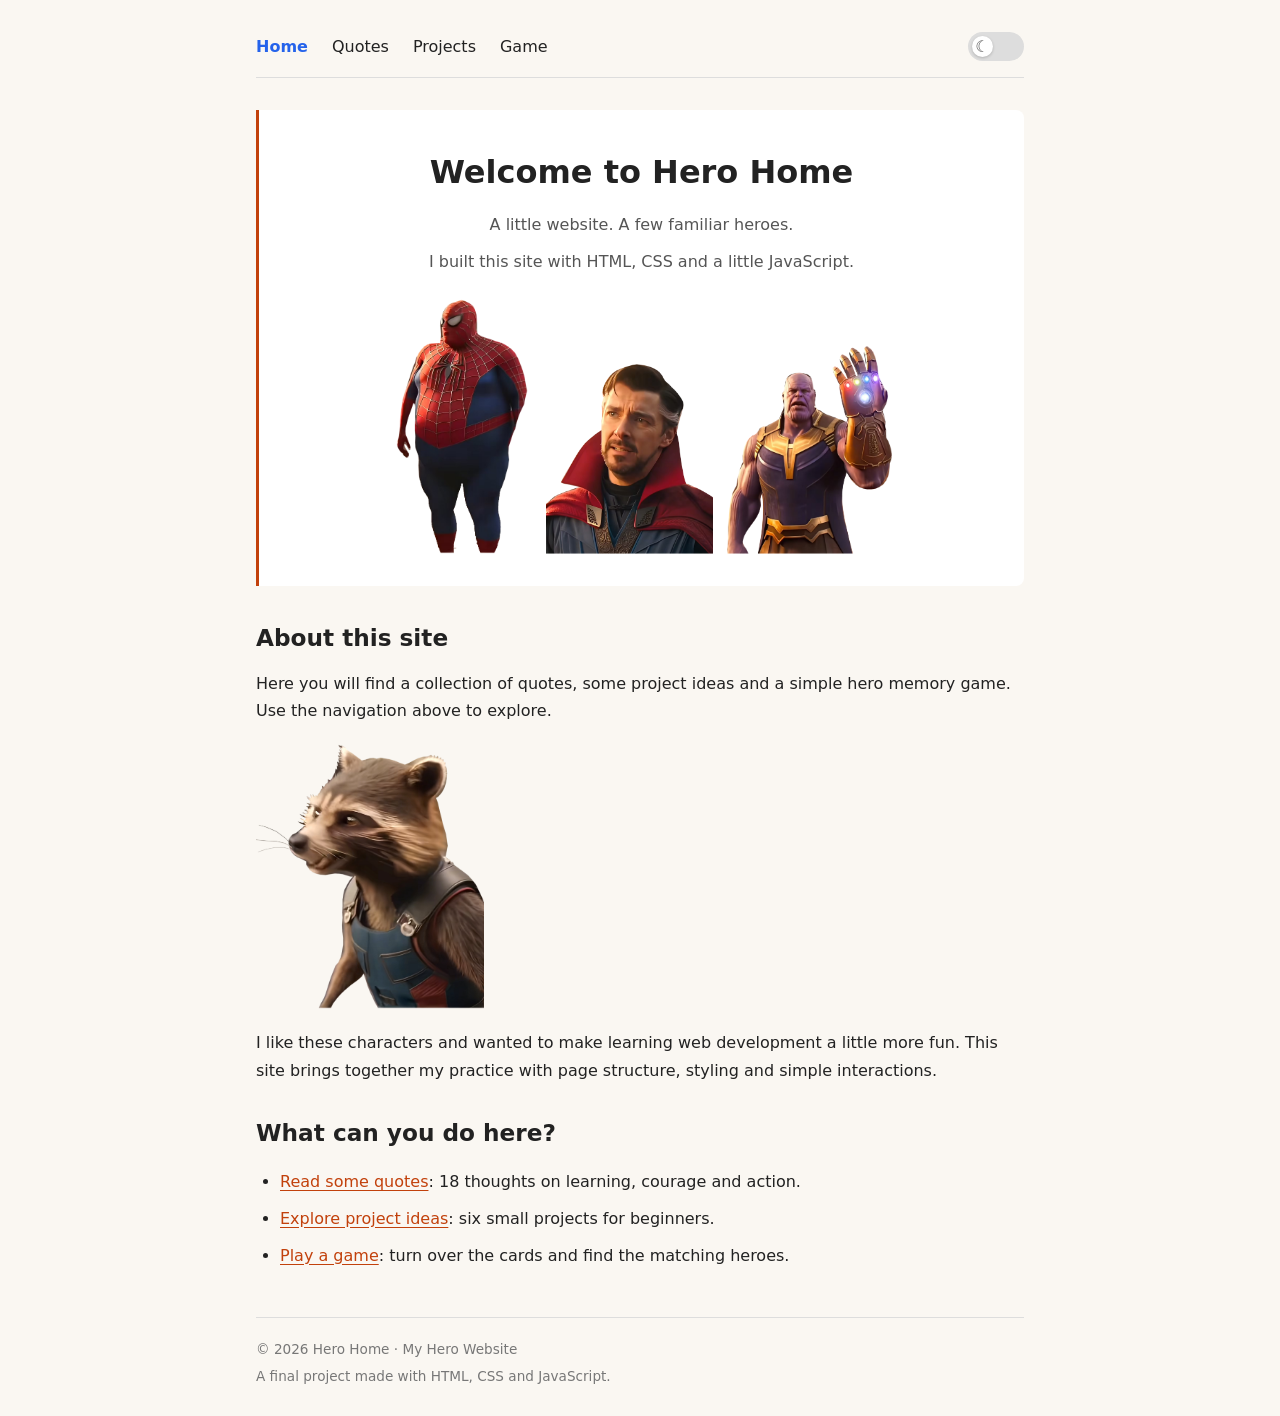
==== commit a321e497: "Update Site source" ====
--- a/index.html
+++ b/index.html
@@ -1,37 +1,45 @@
 <!DOCTYPE html>
-<html lang="zh-CN">
+<html lang="en">
 <head>
-  <meta charset="UTF-8"><meta name="viewport" content="width=device-width, initial-scale=1">
-  <meta name="description" content="HERO LAB 英雄学习基地：一个关于学习、灵感和动手创造的 HTML 期末网站。">
-  <meta name="theme-color" content="#f6f4ee"><title>HERO LAB · 英雄学习基地</title>
-  <link rel="icon" href="assets/images/favicon.svg" type="image/svg+xml"><link rel="stylesheet" href="assets/css/style.css">
+  <meta charset="UTF-8">
+  <meta name="viewport" content="width=device-width, initial-scale=1">
+  <meta name="description" content="Hero Home: a student website built with HTML, CSS and JavaScript, featuring quotes, project ideas and a memory game.">
+  <meta name="theme-color" content="#faf7f2">
+  <title>Home · Hero Home</title>
+  <link rel="icon" href="assets/images/favicon.svg" type="image/svg+xml">
+  <link rel="stylesheet" href="assets/css/style.css">
+  <script src="assets/js/theme.js"></script>
   <script src="assets/js/app.js" defer></script>
 </head>
 <body data-page="home">
-  <a class="skip-link" href="#main">跳转到主要内容</a><header id="site-header"></header>
-  <main id="main" class="container">
-    <section class="home-hero">
-      <div class="hero-copy"><div class="eyebrow"><span class="status-dot"></span> THE LEARNING ADVENTURE STARTS HERE</div>
-        <h1>小小代码。<br><span>无限可能。</span></h1>
-        <p class="hero-english">Every hero starts somewhere.</p>
-        <p class="hero-description">不必拥有超能力，也能创造自己的世界。<br>在这里收集灵感、探索创意，用每一行代码开启新冒险。</p>
-        <div class="button-row"><a class="button button-orange" href="projects.html">开启我的探索 <span aria-hidden="true">↗</span></a><a class="text-link light" href="machine.html">先玩一局 <span aria-hidden="true">→</span></a></div>
-        <div class="hero-meta"><span>HTML / CSS / JAVASCRIPT</span><span>期末学习项目 · 2026</span></div>
-      </div>
-      <div class="hero-art"><div class="orbit orbit-one"></div><div class="orbit orbit-two"></div><div class="hero-planet"></div><span class="art-coordinate top">WEB UNIVERSE / 001</span><span class="art-star star-one">✳</span><span class="art-star star-two">+</span>
-        <img class="home-character" src="assets/images/spider.png" alt="从提供图片中分离出的红蓝战衣蜘蛛侠" fetchpriority="high">
-        <div class="floating-note"><span class="note-icon">&lt;/&gt;</span><div>你的超能力？<strong>保持好奇，开始创造。</strong></div></div><span class="art-coordinate bottom">BEGINNER TODAY. CREATOR TOMORROW.</span>
+  <a class="skip-link" href="#main">Skip to main content</a>
+  <header id="site-header"></header>
+  <main id="main">
+    <section class="hero home-hero">
+      <h1>Welcome to Hero Home</h1>
+      <p>A little website. A few familiar heroes.</p>
+      <p>I built this site with HTML, CSS and a little JavaScript.</p>
+      <div class="hero-characters" aria-label="Three characters together">
+        <img src="assets/images/spider.png" alt="Spider-Man" class="hero-spider" fetchpriority="high">
+        <img src="assets/images/strange.png" alt="Doctor Strange" class="hero-strange">
+        <img src="assets/images/thanos.png" alt="Thanos" class="hero-thanos">
       </div>
     </section>
-    <section class="intro-strip" aria-label="网站简介"><span class="mini-label">A LITTLE ABOUT THIS LAB</span><p>一个从零开始的网页学习实验室。<br><strong>把灵感写进页面，让想法变成现实。</strong></p><span class="strip-arrow" aria-hidden="true">↘</span></section>
-    <section class="explore-section"><div class="section-heading"><div><span class="eyebrow dark">CHOOSE YOUR NEXT MISSION</span><h2>今天，探索什么？</h2></div><span class="section-aside">三个入口，一段新的旅程。</span></div>
-      <div class="mission-grid">
-        <a class="mission-card quote-mission" href="quotes.html"><div class="mission-top"><span>01 / INSPIRATION</span><span class="circle-arrow">↗</span></div><div class="mission-symbol" aria-hidden="true">“</div><h3>给思考充点电</h3><p>18 条值得停下来读一读的名言，<br>找到今天向前走的力量。</p><span class="mission-link">进入名言宇宙 <span>→</span></span></a>
-        <a class="mission-card project-mission" href="projects.html"><div class="mission-top"><span>02 / CREATION</span><span class="circle-arrow">↗</span></div><div class="mission-symbol code-symbol" aria-hidden="true">&lt;/&gt;</div><h3>让创意落地</h3><p>从个人名片到习惯打卡，<br>6 个适合初学者的项目构想。</p><span class="mission-link">探索项目灵感 <span>→</span></span></a>
-        <a class="mission-card game-mission" href="machine.html"><div class="mission-top"><span>03 / PLAY</span><span class="circle-arrow">↗</span></div><div class="mission-symbol game-symbol" aria-hidden="true">✦</div><h3>记忆力，集结！</h3><p>翻开卡牌，找到英雄搭档。<br>用最少的步数完成记忆挑战。</p><span class="mission-link">接受游戏挑战 <span>→</span></span></a>
-      </div>
+    <section class="about-site">
+      <h2>About this site</h2>
+      <p>Here you will find a collection of quotes, some project ideas and a simple hero memory game. Use the navigation above to explore.</p>
+      <img class="about-character" src="assets/images/rocket.png" alt="Rocket wearing a blue vest">
+      <p>I like these characters and wanted to make learning web development a little more fun. This site brings together my practice with page structure, styling and simple interactions.</p>
     </section>
-    <section class="journey-section"><div class="journey-quote"><span class="eyebrow dark">SMALL STEPS, REAL PROGRESS</span><h2>每一位创造者，<br>都曾是初学者。</h2><p>这个网站记录了从页面结构到交互逻辑的学习：<br>用 HTML 搭骨架，用 CSS 表达，用 JavaScript 让它动起来。</p></div><div class="learning-stack"><div><span>01</span><strong>HTML</strong><p>语义化结构 · 多页面内容</p></div><div><span>02</span><strong>CSS</strong><p>响应式布局 · 统一视觉样式</p></div><div><span>03</span><strong>JavaScript</strong><p>复用导航 · 随机名言 · 互动游戏</p></div></div></section>
-    <section class="closing-banner"><div><span class="eyebrow">READY WHEN YOU ARE</span><h2>下一次进步，从动手开始。</h2></div><a class="button button-cream" href="projects.html">寻找一个小项目 <span>↗</span></a></section>
-  </main><footer id="site-footer"></footer>
-</body></html>
+    <section>
+      <h2>What can you do here?</h2>
+      <ul class="home-links">
+        <li><a href="quotes.html">Read some quotes</a>: 18 thoughts on learning, courage and action.</li>
+        <li><a href="projects.html">Explore project ideas</a>: six small projects for beginners.</li>
+        <li><a href="machine.html">Play a game</a>: turn over the cards and find the matching heroes.</li>
+      </ul>
+    </section>
+  </main>
+  <footer id="site-footer"></footer>
+</body>
+</html>
--- a/assets/css/style.css
+++ b/assets/css/style.css
@@ -1,22 +1,156 @@
-/* Shared design system. No framework or external font required. */
-@font-face{font-family:LabDisplay;src:local("Arial Black");font-display:swap}
-:root{--paper:#f6f4ee;--ink:#202624;--muted:#727772;--orange:#ed7044;--orange-light:#f6b99c;--line:#dedfd6;--dark:#202a28;--green:#c9dfc1;--cream:#f5e9cc;--radius:20px}
-*{box-sizing:border-box}html{scroll-behavior:smooth;scroll-padding-top:24px}body{margin:0;background:var(--paper);color:var(--ink);font:15px/1.7 "Segoe UI","Microsoft YaHei","PingFang SC",Arial,sans-serif;-webkit-font-smoothing:antialiased}a{color:inherit;text-decoration:none}button,input{font:inherit}button,a,input,summary{-webkit-tap-highlight-color:transparent}button{cursor:pointer}button{color:inherit}img{display:block;max-width:100%}h1,h2,h3,p,blockquote{margin:0}h1,h2,h3{line-height:1.3}button{border:0}a:focus-visible,button:focus-visible,input:focus-visible,summary:focus-visible{outline:3px solid var(--orange);outline-offset:5px}::selection{background:var(--orange-light);color:var(--ink)}[hidden]{display:none!important}.container{width:min(1264px,calc(100% - 80px));margin-inline:auto}.skip-link{position:fixed;top:-70px;left:16px;z-index:100;background:var(--ink);color:white;padding:10px 20px}.skip-link:focus{top:10px}
-/* A single nav is injected by app.js on every page. */
-.header-inner{height:108px;display:flex;align-items:center;justify-content:space-between;gap:35px}.brand{display:inline-flex;align-items:center;gap:12px;font-size:22px;font-weight:900;line-height:1.05;letter-spacing:-.7px;flex-shrink:0}.brand small{display:block;font-size:10px;font-weight:500;letter-spacing:2.6px;margin-top:8px}.brand-mark{display:flex;align-items:center;justify-content:center;background:var(--orange);border-radius:9px;width:44px;height:44px;font:900 32px/1 Arial;color:var(--ink);letter-spacing:-8px;padding-right:8px}.brand-mark span{font-size:33px;transform:translateY(0);color:var(--paper)}#main-nav{display:flex;gap:33px;height:100%;align-items:center}#main-nav a{font-size:14px;font-weight:650;position:relative;line-height:1.4}#main-nav a span{display:block;font-size:9px;letter-spacing:1.4px;font-weight:500;color:var(--muted);margin-top:3px}#main-nav a[aria-current]::after{content:"";position:absolute;bottom:-13px;left:0;width:19px;height:3px;background:var(--orange);border-radius:4px}#main-nav a:hover{color:#bd4a22}.header-play{font-size:11px;font-weight:800;letter-spacing:1px;border:1px solid var(--ink);border-radius:30px;padding:10px 18px}.header-play span{font-size:19px;margin-left:15px}.menu-toggle{display:none}
-.eyebrow,.mini-label{font-size:10px;font-weight:650;letter-spacing:2px;line-height:1.7}.eyebrow{color:#c0c9c3}.eyebrow.dark{color:#6a736c}.mini-label{color:#7d857e;letter-spacing:1.5px}.status-dot{width:6px;height:6px;border-radius:50%;background:var(--orange);display:inline-block;margin-right:7px;vertical-align:2px}.button-row{display:flex;align-items:center;gap:28px;flex-wrap:wrap}.button{display:inline-flex;justify-content:center;align-items:center;gap:36px;padding:14px 23px;border-radius:8px;font-size:13px;line-height:1.5;font-weight:650;min-height:48px;transition:transform .2s,background .2s}.button:hover{transform:translateY(-3px)}.button span{font-size:20px;font-weight:400}.button-orange{background:var(--orange);color:#1c2522}.button-orange:hover{background:#ff8a5f}.button-cream{background:var(--paper);color:var(--ink)}.button-outline{background:transparent;border:1px solid #bbc1b8}.text-link{display:inline-flex;align-items:center;gap:14px;font-size:13px;font-weight:600;background:none;padding:0}.text-link:hover,.inline-link:hover{text-decoration:underline;text-underline-offset:5px}.text-link.light{color:#e2e5dd}.inline-link{color:#ad4c29;font-weight:650}
-/* Home */
-.home-hero{background:var(--dark);border-radius:22px;min-height:625px;display:grid;grid-template-columns:1.04fr 1fr;position:relative;isolation:isolate;overflow:hidden;color:var(--paper)}.hero-copy{padding:62px 0 35px 55px;position:relative;z-index:2}.hero-copy h1{font-size:65px;font-weight:800;letter-spacing:1px;line-height:1.26;margin-top:30px}.hero-copy h1 span{color:var(--orange-light)}.hero-english{font:italic 21px Georgia,serif;color:#c7d0c4;margin-top:17px}.hero-description{font-size:14px;color:#bfc8bd;line-height:1.9;margin:25px 0 30px}.hero-meta{display:flex;gap:23px;margin-top:51px;font-size:8px;letter-spacing:1.3px;color:#9ca89e}.hero-meta span+span{padding-left:24px;border-left:1px solid #536057}.hero-art{position:relative;min-height:625px}.hero-planet{position:absolute;width:445px;aspect-ratio:1;background:var(--orange);border-radius:50%;top:90px;left:4%;z-index:-1;background-image:radial-gradient(#ba532b 1px,transparent 1px);background-size:8px 8px}.orbit{position:absolute;width:540px;height:240px;border:1px solid #6f8171;border-radius:50%;top:240px;left:-5%;transform:rotate(-30deg);z-index:-1}.orbit-two{width:560px;height:365px;top:180px;transform:rotate(40deg);border-color:#42574a}.home-character{position:absolute;bottom:0;left:50%;transform:translateX(-50%);height:555px;width:450px;object-fit:contain;object-position:center bottom;filter:drop-shadow(15px 16px 17px #111b1940)}.art-coordinate{position:absolute;color:#bac6b7;font:9px "Courier New",monospace;letter-spacing:1.2px}.art-coordinate.top{top:28px;right:27px}.art-coordinate.bottom{bottom:23px;right:27px;font-size:8px;z-index:3}.art-star{position:absolute;font-size:52px;color:var(--cream)}.star-one{top:68px;right:42px}.star-two{bottom:92px;left:-4px;font-size:33px;color:var(--orange-light)}.floating-note{position:absolute;right:25px;bottom:90px;display:flex;align-items:center;gap:12px;padding:14px 18px;border:1px solid #d4d7c7;background:#f7f4e9;box-shadow:0 7px 20px #1112;transform:rotate(-5deg);border-radius:10px;color:var(--ink);font-size:11px;z-index:3}.floating-note strong{display:block;font-size:12px;margin-top:2px}.note-icon{display:flex;align-items:center;justify-content:center;width:32px;height:32px;border:1px solid #d6d7cc;border-radius:50%;font-weight:800}.intro-strip{padding:40px 0;display:flex;justify-content:space-between;align-items:center;border-bottom:1px solid var(--line);gap:40px}.intro-strip p{font-size:17px;line-height:1.7;flex:1;max-width:660px}.intro-strip p strong{font-weight:650}.strip-arrow{font-size:37px;line-height:1}.explore-section{padding-top:64px}.section-heading{display:flex;justify-content:space-between;align-items:end;margin-bottom:27px;gap:20px}.section-heading h2{font-size:30px;margin-top:7px;letter-spacing:-1px}.section-aside{font-size:12px;color:var(--muted);padding-bottom:5px}.mission-grid{display:grid;grid-template-columns:repeat(3,1fr);gap:20px}.mission-card{border:1px solid #daddd2;border-radius:14px;padding:26px 28px 24px;min-height:341px;display:flex;flex-direction:column;transition:transform .2s,border-color .2s;background:#f0f0e6}.mission-card:hover{transform:translateY(-5px);border-color:#909a8e}.quote-mission{background:#ecebdc}.project-mission{background:#e7ecdf}.game-mission{background:#f0e7df}.mission-top{display:flex;justify-content:space-between;align-items:center;font-size:9px;letter-spacing:1.5px;color:#6e756a}.circle-arrow{display:grid;place-items:center;font-size:19px;width:31px;height:31px;border:1px solid #c7ccbd;border-radius:50%}.mission-symbol{font:100px/1 Georgia,serif;height:97px;padding-top:17px;color:#748573}.code-symbol{font:48px/1.7 "Courier New",monospace;color:#61775a;letter-spacing:-5px}.game-symbol{font:65px/1.3 Georgia,serif;color:#ae6d4c}.mission-card h3{font-size:22px;margin:5px 0 12px;letter-spacing:-.5px}.mission-card p{color:#73796e;font-size:13px;line-height:1.8}.mission-link{display:flex;justify-content:space-between;font-size:12px;font-weight:650;border-top:1px solid #cdd2c4;margin-top:23px;padding-top:18px}.mission-link span{font-size:17px}.journey-section{display:grid;grid-template-columns:1fr 1fr;gap:80px;margin:85px 0 70px}.journey-quote h2{font-size:34px;line-height:1.45;margin:12px 0 19px;letter-spacing:-.5px}.journey-quote p{font-size:13px;color:var(--muted);line-height:1.9}.learning-stack>div{display:grid;grid-template-columns:25px 105px 1fr;align-items:center;padding:24px 0;border-bottom:1px solid var(--line);gap:20px}.learning-stack>div:first-child{padding-top:10px}.learning-stack span{color:#9a9e94;font:12px "Courier New",monospace}.learning-stack strong{font-size:20px;letter-spacing:-.7px}.learning-stack p{font-size:12px;color:var(--muted)}.closing-banner{padding:34px 40px;background:var(--dark);color:var(--paper);display:flex;align-items:center;justify-content:space-between;border-radius:14px;margin-bottom:65px;gap:20px}.closing-banner h2{font-size:26px;margin-top:8px;letter-spacing:-.6px}
-/* Shared page openings */
-.page-heading{display:flex;justify-content:space-between;align-items:end;margin:34px 0 35px}.page-heading h1{font-size:48px;letter-spacing:-1.8px;margin-top:9px;line-height:1.25}.title-dot{color:var(--orange);margin-left:6px}.page-heading>p{font-size:13px;color:var(--muted);line-height:1.8;text-align:right;margin-bottom:3px}.pill{display:inline-block;border:1px solid #6d796b;border-radius:30px;font-size:9px;letter-spacing:1.8px;padding:6px 12px;line-height:1.7;color:#d6decf}.quote-hero{background:var(--dark);color:var(--paper);border-radius:20px;min-height:428px;display:grid;grid-template-columns:1.4fr 1fr;overflow:hidden;isolation:isolate}.quote-hero-copy{padding:34px 20px 25px 45px;z-index:2}.big-quote{display:block;font:75px/.9 Georgia,serif;color:var(--orange-light);height:58px;margin-top:23px}#featured-quote{font-size:27px;line-height:1.6;max-width:620px;min-height:87px;letter-spacing:.5px}#featured-author{font-size:12px;color:#b3c1ad;margin:12px 0 24px}.feedback{display:block;height:22px;font-size:11px;margin-top:9px;color:#d7e6c8}.quote-hero-art{position:relative}.quote-hero-art img{position:absolute;bottom:0;height:380px;width:420px;object-fit:contain;object-position:center bottom;right:-2px;filter:drop-shadow(10px 5px 13px #1115)}.portal-ring{position:absolute;width:305px;height:305px;border:16px double #ed7044;box-shadow:0 0 0 12px #ab654847,0 0 0 25px #e2834a1c;top:66px;right:55px;border-radius:50%;transform:rotate(20deg)}.quote-collection{margin:58px 0 65px}.collection-toolbar{display:flex;justify-content:space-between;gap:20px;align-items:center;margin-top:30px;padding-bottom:20px;border-bottom:1px solid var(--line)}.filter-group{display:flex;gap:7px;flex-wrap:wrap}.filter-button{border-radius:6px;padding:9px 15px;font-size:12px;background:transparent;white-space:nowrap}.filter-button:hover{background:#e6e7dc}.filter-button.active{color:var(--paper);background:var(--ink)}.search-box{display:flex;gap:9px;align-items:center;background:#edeee5;border:1px solid #daddd0;padding:5px 13px;border-radius:7px;min-width:220px}.search-box>span{font-size:23px;line-height:1}.search-box input{background:none;border:none;width:175px;font-size:12px;height:30px;color:var(--ink);outline-offset:0}.result-count{font-size:11px;color:var(--muted);margin:16px 0}.quotes-grid{display:grid;grid-template-columns:repeat(3,1fr);gap:17px}.quote-card{background:#efefe5;border:1px solid #dddfd3;border-radius:12px;min-height:220px;display:flex;flex-direction:column;padding:23px;transition:border-color .2s}.quote-card:hover{border-color:#9ca990}.quote-card-top{display:flex;align-items:center;justify-content:space-between;font-size:10px}.quote-index{font:12px "Courier New",monospace;color:#9caa95}.quote-category{color:#76836d;font-size:10px;padding:3px 8px;background:#e2e7d8;border-radius:20px}.quote-card blockquote{font-size:18px;font-weight:550;line-height:1.7;margin:21px 0;flex:1}.quote-card-bottom{display:flex;align-items:end;justify-content:space-between;gap:10px}.quote-attribution,.quote-author{font-size:11px;color:#75806e}.quote-source{display:block;font-size:10px;color:#8c9283}.favorite-button{display:grid;place-items:center;flex-shrink:0;width:32px;height:32px;background:transparent;border:1px solid #d2d7c7;border-radius:50%;font-size:17px;color:#8e9a85}.favorite-button[aria-pressed="true"]{background:var(--orange);border-color:var(--orange);color:var(--ink)}.empty-state{grid-column:1/-1;text-align:center;color:var(--muted);padding:60px 20px;border:1px dashed #c8cebf;border-radius:12px}.collection-note{font-size:11px;color:var(--muted);margin-top:24px}
-/* Project board */
-.project-hero{display:grid;grid-template-columns:1.1fr 1fr;min-height:407px;background:#e8aa79;border-radius:20px;overflow:hidden;position:relative;isolation:isolate}.project-hero>div:first-child{padding:38px 0 38px 45px;z-index:2}.project-hero .pill{color:#5e4934;border-color:#aa7753}.project-hero h2{font-size:41px;letter-spacing:-1px;margin-top:20px;line-height:1.35}.project-hero p{font-size:13px;line-height:1.9;color:#71553f;margin:16px 0 22px}.project-hero-art{position:relative}.project-hero-art img{position:absolute;bottom:0;right:30px;height:396px;width:350px;object-fit:contain;object-position:bottom}.project-orbit{position:absolute;width:380px;aspect-ratio:1;border-radius:50%;border:1px solid #bb825e;box-shadow:0 0 0 28px #d3956a,0 0 0 29px #bd8258;top:55px;right:5px;z-index:-1}.project-list-section{padding-top:58px;scroll-margin-top:25px}.project-list{border-top:1px solid #b9c2b3}.project-item{border-bottom:1px solid #ccd1c2}.project-item summary{list-style:none;display:flex;align-items:center;gap:25px;cursor:pointer;padding:26px 8px}.project-item summary::-webkit-details-marker{display:none}.project-number{font:13px "Courier New",monospace;color:#88957e;width:50px}.project-title{flex:1}.project-title h3{font-size:23px;margin-top:2px;letter-spacing:-.5px}.project-title .mini-label{font-size:8px;letter-spacing:1.5px}.difficulty{font-size:10px;color:#6f7d64;border:1px solid #d4dac8;padding:6px 13px;border-radius:20px}.detail-toggle{font-size:26px;font-weight:300;line-height:1;margin-left:25px;width:25px;transition:transform .2s}.project-item[open] .detail-toggle{transform:rotate(45deg)}.project-item[open]{background:#eeefe4}.project-detail{padding:0 55px 30px 83px}.project-detail>p{font-size:14px;color:#64705b;margin-bottom:20px}.project-detail-columns{display:grid;grid-template-columns:repeat(3,1fr);gap:35px}.project-detail-columns strong{font-size:12px}.project-detail-columns p{font-size:12px;line-height:1.85;color:#79836e;margin-top:7px}.project-tip{display:flex;align-items:center;gap:24px;background:#e7eadd;border-radius:12px;padding:28px 35px;margin:40px 0 65px}.tip-symbol{font-size:40px;color:#748865}.project-tip h3{font-size:19px}.project-tip p{font-size:12px;color:#78836f;margin-top:5px}.project-tip>a{margin-left:auto;white-space:nowrap}
+/* A simple, centered student website. All four pages share this stylesheet. */
+:root {
+  --bg: #faf7f2;
+  --surface: #ffffff;
+  --text: #222222;
+  --soft: #555555;
+  --muted: #777777;
+  --border: #dddddd;
+  --accent: #c2410c;
+  --accent-hover: #9a3412;
+  --active: #2563eb;
+  --card-back: #f2e6d6;
+  --success: #15803d;
+  color-scheme: light;
+}
+html[data-theme="dark"] {
+  --bg: #14161a;
+  --surface: #1e2126;
+  --text: #e6e6e6;
+  --soft: #b8bec6;
+  --muted: #a0a6ad;
+  --border: #3a3d44;
+  --accent: #fb923c;
+  --accent-hover: #fdba74;
+  --active: #60a5fa;
+  --card-back: #393129;
+  --success: #74bc87;
+  color-scheme: dark;
+}
+* { box-sizing: border-box; }
+html { scroll-behavior: smooth; }
+body { max-width: 50rem; margin: 0 auto; padding: 1rem; background: var(--bg); color: var(--text); font: 16px/1.7 system-ui, -apple-system, "Segoe UI", "Microsoft YaHei", sans-serif; }
+h1, h2, h3, p, blockquote { margin: 0; }
+h1 { font-size: 2rem; line-height: 1.4; margin: 1.5rem 0 1rem; }
+h2 { font-size: 1.45rem; margin: 1.8rem 0 .8rem; }
+h3 { font-size: 1.1rem; margin: 1rem 0 .5rem; }
+p { margin: .6rem 0; }
+a { color: var(--accent); text-underline-offset: 3px; }
+button, input { font: inherit; }
+button { cursor: pointer; }
+button:disabled { cursor: default; opacity: .65; }
+img { display: block; max-width: 100%; height: auto; }
+:focus-visible { outline: 2px solid var(--active); outline-offset: 4px; }
+[hidden] { display: none !important; }
+.skip-link { position: fixed; top: -70px; left: 12px; z-index: 10; background: var(--surface); padding: .5rem 1rem; }
+.skip-link:focus { top: 12px; }
+/* The navigation HTML comes from app.js, with no repeated links in page HTML. */
+#main-nav { display: flex; align-items: center; flex-wrap: wrap; gap: 1.5rem; padding: 1rem 0; border-bottom: 1px solid var(--border); margin-bottom: 2rem; }
+#main-nav a { color: var(--text); text-decoration: none; font-weight: 500; }
+#main-nav a:hover { color: var(--accent); }
+#main-nav a[aria-current="page"] { color: var(--active); font-weight: 700; }
+#theme-toggle { margin-left: auto; position: relative; width: 56px; height: 29px; border: 0; border-radius: 999px; background: var(--border); flex: 0 0 56px; }
+.theme-knob { position: absolute; top: 4px; left: 4px; width: 21px; height: 21px; background: var(--surface); border-radius: 50%; box-shadow: 0 1px 3px #0003; transition: transform .2s; }
+.theme-knob::after { content: '☾'; display: grid; place-items: center; font-size: 16px; line-height: 21px; color: #555; }
+html[data-theme="dark"] #theme-toggle { background: var(--active); }
+html[data-theme="dark"] .theme-knob { transform: translateX(27px); background: #fff; }
+html[data-theme="dark"] .theme-knob::after { content: '☀'; }
+.hero { padding: 2rem 1.25rem; text-align: center; border-left: 3px solid var(--accent); background: var(--surface); border-radius: 0 8px 8px 0; margin-bottom: 2rem; }
+.hero h1 { margin: .5rem 0 1rem; }
+.hero p { color: var(--soft); }
+.hero-characters { display: flex; align-items: flex-end; justify-content: center; gap: 7px; margin: 1.5rem auto 0; max-width: 500px; height: 255px; overflow: hidden; }
+.hero-characters img { width: 32%; height: 220px; object-fit: contain; object-position: bottom; }
+.hero-characters .hero-spider { height: 255px; width: 29%; }
+.hero-characters .hero-strange { height: 190px; width: 37%; }
+.hero-characters .hero-thanos { height: 225px; width: 33%; }
+.about-character { max-height: 265px; width: auto; margin: 1.25rem 0; }
+.home-links { padding-left: 1.5rem; }
+.home-links li { margin: .6rem 0; }
+.page-character { max-height: 200px; width: auto; margin: 1rem auto; }
+.page-intro { color: var(--soft); }
+.button, .game-actions button { display: inline-block; padding: .5rem .9rem; border: 1px solid transparent; border-radius: 4px; background: var(--accent); color: var(--surface); text-decoration: none; font-size: .9rem; }
+html[data-theme="dark"] .button, html[data-theme="dark"] .game-actions button { color: #1e2126; }
+.button:hover, .game-actions button:hover { background: var(--accent-hover); }
+.button-row { display: flex; gap: 1rem; justify-content: center; flex-wrap: wrap; margin-top: 1rem; }
+.text-link { border: 0; background: none; color: var(--accent); font-size: .9rem; text-decoration: underline; text-underline-offset: 4px; }
+/* Quotes */
+#featured-quote { font-size: 1.4rem; line-height: 1.8; margin-top: 1rem; }
+#featured-author { color: var(--soft); font-size: .9rem; }
+.feedback { display: block; font-size: .8rem; color: var(--soft); min-height: 1.5rem; margin-top: .6rem; }
+.collection-toolbar { margin: 1rem 0; }
+.filter-group { display: flex; gap: .4rem; flex-wrap: wrap; margin-bottom: 1rem; }
+.filter-button { border: 1px solid var(--border); color: var(--soft); background: var(--surface); padding: .35rem .7rem; border-radius: 4px; font-size: .85rem; }
+.filter-button.active { background: var(--accent); color: var(--surface); border-color: var(--accent); }
+html[data-theme="dark"] .filter-button.active { color: #1e2126; }
+.search-box { display: flex; align-items: center; gap: .7rem; font-size: .9rem; }
+.search-box input { padding: .45rem .65rem; border: 1px solid var(--border); background: var(--surface); color: var(--text); border-radius: 4px; max-width: 100%; width: 240px; }
+.result-count, .collection-note { font-size: .85rem; color: var(--muted); }
+.quotes-grid { display: block; }
+.quote-card { max-width: 38rem; padding: 1.25rem 1.5rem; border-left: 3px solid var(--accent); background: var(--surface); border-radius: 0 8px 8px 0; margin: 1rem 0 1.3rem; }
+.quote-card-top, .quote-card-bottom { display: flex; justify-content: space-between; align-items: center; gap: .8rem; }
+.quote-index, .quote-category { color: var(--muted); font-size: .75rem; }
+.quote-card blockquote { font-size: 1.1rem; margin: .8rem 0; }
+.quote-author, .quote-source { font-size: .85rem; color: var(--soft); margin: .1rem 0; }
+.favorite-button { width: 31px; height: 31px; flex-shrink: 0; border: 1px solid var(--border); border-radius: 50%; background: none; color: var(--muted); font-size: 1.15rem; line-height: 1; }
+.favorite-button[aria-pressed="true"] { color: var(--accent); }
+.empty-state { padding: 2rem 0; color: var(--soft); }
+/* Project ideas */
+.project-ideas { padding-left: 1.7rem; }
+.project-ideas>li { padding-left: .35rem; margin-bottom: 1.8rem; }
+.project-ideas>li::marker { color: var(--accent); font-weight: bold; }
+.project-ideas h2, .project-ideas h3 { margin: .5rem 0; }
+.project-ideas p { margin: .4rem 0; }
+.project-ideas ul { font-size: .95rem; color: var(--soft); padding-left: 1.2rem; }
 /* Memory game */
-.game-layout{display:grid;grid-template-columns:.85fr 1.15fr;gap:25px;align-items:stretch}.game-guide{background:var(--dark);color:var(--paper);border-radius:18px;overflow:hidden;position:relative;display:flex;flex-direction:column;min-height:690px;isolation:isolate}.guide-content{padding:35px 32px 0;z-index:2}.game-guide h2{font-size:36px;margin-top:24px;line-height:1.4;letter-spacing:-.7px}.game-guide h2 span{color:var(--orange-light)}.guide-content>p{font-size:13px;line-height:1.85;color:#bdc8b8;margin-top:15px}.game-rules{padding-left:18px;font-size:12px;line-height:2.2;color:#c6d0bd;margin:20px 0 0}.guide-content p.keyboard-hint{font-size:10px;color:#98ab92;margin-top:14px}.guide-art{position:relative;flex:1;min-height:220px;margin-top:15px}.guide-art img{position:absolute;bottom:-10px;left:50%;transform:translateX(-50%);height:235px;width:340px;object-fit:contain;object-position:bottom}.guide-orbit{position:absolute;width:250px;height:250px;background:#c3d7ae;bottom:-77px;left:calc(50% - 125px);border-radius:50%;z-index:-1}.guide-caption{font:8px "Courier New",monospace;letter-spacing:1px;color:#b1c19f;position:absolute;bottom:19px;left:28px;z-index:2}.game-panel{border:1px solid #d7ddcf;border-radius:18px;padding:28px;background:#eeefe5}.game-panel-header{display:flex;align-items:center;justify-content:space-between;gap:10px}.game-panel-header h3{font-size:19px}.game-tag{font-size:8px;letter-spacing:1px;color:#8a947f}.game-tag .status-dot{vertical-align:1px;width:5px;height:5px}.game-stats{display:grid;grid-template-columns:repeat(3,1fr);padding:19px 0 20px;margin-bottom:19px;border-bottom:1px solid #d5dccb}.game-stats>div{text-align:center;border-right:1px solid #d5dccb}.game-stats>div:last-child{border:0}.game-stats>div>span{display:block;font-size:10px;color:#869079}.game-stats strong{font-size:29px;font-weight:600;line-height:1.4;font-variant-numeric:tabular-nums}.game-stats small{font-size:15px;color:#89947e}.game-board{display:grid;grid-template-columns:repeat(4,1fr);gap:11px}.game-card{position:relative;height:149px;border-radius:10px;border:1px solid #b9c7af;background:#dce3d1;overflow:hidden;padding:0;transition:background .2s,border-color .2s,transform .2s}.game-card:not(.is-flipped):not(.is-matched):hover{background:#cdd8bf;transform:translateY(-3px)}.game-card-back,.game-card-front{position:absolute;inset:0;display:flex;align-items:center;justify-content:center;flex-direction:column;transition:opacity .2s,transform .3s}.game-card-back{background:repeating-linear-gradient(45deg,transparent,transparent 7px,#cdd6c31f 7px,#cdd6c31f 8px)}.game-card-symbol{font:700 31px "Courier New",monospace;color:#82946d;letter-spacing:-4px;padding-right:4px}.game-card-label{font-size:7px;letter-spacing:1.5px;color:#8c9b7c;margin-top:7px}.game-card-front{opacity:0;transform:scale(.85);pointer-events:none;background:#f6f1e6;justify-content:flex-end}.game-card-front img{width:100%;height:122px;object-fit:contain;object-position:bottom}.game-card-front>span{display:block;width:100%;padding:4px;font-size:9px;background:#e9e7d9}.game-card.is-flipped .game-card-back,.game-card.is-matched .game-card-back{opacity:0;transform:scale(.85)}.game-card.is-flipped .game-card-front,.game-card.is-matched .game-card-front{opacity:1;transform:scale(1)}.game-card.is-matched{border:2px solid #819b6c;cursor:default}.game-card.is-matched::after{content:"✓";position:absolute;right:5px;top:5px;background:#8da478;color:white;border-radius:50%;width:17px;height:17px;font-size:11px;line-height:17px}.game-message{font-size:12px;color:#727f64;text-align:center;min-height:23px;margin:19px 0 15px}.game-actions{display:flex;gap:12px;justify-content:center}.game-actions .button{font-size:12px;gap:18px;padding:12px 20px;min-width:145px}.game-best{border-top:1px solid #d6ddcc;margin-top:24px;padding-top:16px;display:flex;gap:15px;justify-content:center;font-size:10px;color:#7f8b71}.game-best strong{font-weight:500}.game-result{border:1px solid #a7bb91;background:#e1ebd5;border-radius:10px;padding:18px;text-align:center;margin-top:15px}.game-result h3{margin-top:4px;font-size:23px}.game-result p{font-size:12px;color:#68795a;margin-top:7px}.game-learning{display:flex;gap:25px;align-items:center;padding:38px 0 55px}.game-learning p{font-size:12px;color:#7a8471;flex:1}.game-learning strong{display:block;font-weight:500;color:#56654b}.game-learning a{white-space:nowrap}
-/* Footer */
-#site-footer{border-top:1px solid #d9ddcf;background:#eeefe6}.footer-inner{display:flex;align-items:center;justify-content:space-between;gap:35px;padding-top:35px;padding-bottom:29px}.footer-brand{font-size:18px}.footer-brand .brand-mark{height:36px;width:36px;font-size:28px}.footer-brand .brand-mark span{font-size:29px}.footer-brand small{font-size:7px;letter-spacing:1.2px}.footer-inner p{font-size:13px;color:#5f6c54;margin-left:auto}.footer-inner p small{display:block;font-size:8px;letter-spacing:1.1px;color:#8a957e;margin-top:4px}.back-top{border:1px solid #c9d0bf;border-radius:50%;display:grid;place-items:center;width:40px;height:40px;font-size:21px;margin-left:35px}.footer-bottom{display:flex;justify-content:space-between;border-top:1px solid #d8ddcf;padding-top:14px;padding-bottom:19px;font-size:9px;color:#8a947e;gap:20px}
-@media(min-width:1550px){.home-hero{min-height:655px}.hero-art{min-height:655px}.hero-copy{padding-top:68px}.hero-copy h1{font-size:71px}.home-character{height:590px}.hero-planet{top:100px}}
-@media(max-width:1100px){.container{width:calc(100% - 48px)}.header-inner{gap:20px}#main-nav{gap:24px}.header-play{display:none}.hero-copy{padding-left:35px}.hero-copy h1{font-size:54px}.hero-meta{gap:12px;font-size:7px}.hero-meta span+span{padding-left:12px}.home-character{width:380px;height:530px}.hero-planet{width:370px;top:125px}.home-hero,.hero-art{min-height:595px}.floating-note{right:15px;bottom:65px}.hero-description{font-size:13px}.hero-copy .eyebrow{font-size:8px}.quote-hero-art img{right:-30px;width:350px;height:350px}.portal-ring{right:15px;width:270px;height:270px}.quote-hero-copy{padding-left:35px}.mission-card{padding:23px}.journey-section{gap:40px}.learning-stack>div{grid-template-columns:20px 100px 1fr;gap:12px}.project-hero-art img{right:0}.game-layout{grid-template-columns:.8fr 1.2fr;gap:20px}.guide-content{padding:30px 25px 0}.game-panel{padding:23px}.game-card{height:132px}.game-card-front img{height:105px}.game-guide{min-height:655px}.game-rules{font-size:11px}.guide-content p.keyboard-hint{font-size:9px}.game-panel-header h3{font-size:17px}.game-tag{font-size:7px}.game-learning .mini-label{max-width:110px}.project-tip{padding:25px}.project-tip>a{font-size:11px}.difficulty{font-size:9px}}
-@media(max-width:800px){.header-inner{height:88px}.brand{font-size:20px}.brand small{font-size:8px}#main-nav{gap:20px}#main-nav a{font-size:12px}#main-nav a span{font-size:8px}.home-hero{grid-template-columns:1fr .85fr}.hero-copy{padding:42px 0 27px 29px}.hero-copy h1{font-size:43px;margin-top:27px}.hero-english{font-size:17px}.hero-description{font-size:11px}.hero-copy .button-row{gap:19px}.hero-copy .button{padding:13px 17px;gap:16px;font-size:11px}.hero-copy .text-link{font-size:11px}.hero-meta{display:block;margin-top:35px;line-height:2.1}.hero-meta span{display:block}.hero-meta span+span{padding:0;border:0}.home-hero,.hero-art{min-height:545px}.home-character{height:465px;width:315px;left:53%}.hero-planet{width:320px;left:0;top:130px}.floating-note{right:8px;padding:10px;gap:7px;bottom:49px}.floating-note strong{font-size:10px}.floating-note{font-size:9px}.note-icon{width:26px;height:26px;font-size:10px}.art-star.star-one{font-size:35px;right:16px;top:72px}.art-coordinate{font-size:7px}.art-coordinate.bottom{font-size:6px;right:16px;bottom:19px}.art-coordinate.top{top:25px;right:16px}.intro-strip{gap:25px;padding:30px 0}.intro-strip .mini-label{font-size:8px;width:130px}.intro-strip p{font-size:14px}.section-heading h2{font-size:26px}.section-aside{font-size:11px}.mission-grid{gap:12px}.mission-card{padding:18px;min-height:323px}.mission-card h3{font-size:19px}.mission-card p{font-size:11px}.mission-top{font-size:7px;letter-spacing:.7px}.circle-arrow{width:26px;height:26px;font-size:16px}.mission-link{font-size:10px}.journey-section{gap:30px;margin-top:65px}.journey-quote h2{font-size:28px}.journey-quote p{font-size:11px}.learning-stack>div{grid-template-columns:18px 1fr;padding:14px 0;gap:5px 10px}.learning-stack p{grid-column:2;font-size:11px}.learning-stack strong{font-size:18px}.closing-banner{padding:29px;gap:15px}.closing-banner h2{font-size:21px}.closing-banner .button{font-size:11px;gap:20px}.quote-hero{grid-template-columns:1.2fr .8fr;min-height:410px}.quote-hero-copy{padding-left:30px}.quote-hero-art img{height:320px;width:300px;right:-50px}.portal-ring{width:230px;height:230px;right:-5px;top:83px}#featured-quote{font-size:23px;min-height:110px}.quotes-grid{grid-template-columns:repeat(2,1fr)}.collection-toolbar{flex-wrap:wrap;gap:15px}.search-box{width:100%}.search-box input{width:100%}.filter-button{font-size:11px;padding:8px 12px}.page-heading h1{font-size:40px}.project-hero h2{font-size:35px}.project-hero>div:first-child{padding-left:30px}.project-hero-art img{height:365px;right:-45px}.project-hero{min-height:390px}.project-orbit{width:300px;right:-60px}.project-hero p{font-size:12px}.project-title h3{font-size:20px}.project-number{width:27px}.project-item summary{gap:17px}.detail-toggle{margin-left:5px}.project-detail{padding-left:53px;padding-right:25px}.project-detail-columns{gap:20px}.project-tip>a{display:none}.game-layout{grid-template-columns:1fr}.game-guide{min-height:370px;display:block}.guide-content{width:64%;padding:27px 30px 30px}.game-guide h2{font-size:28px;margin-top:18px}.game-guide h2 br{display:none}.guide-content>p{font-size:12px}.guide-art{position:absolute;inset:0 0 0 63%;margin:0;min-height:0;z-index:-1}.guide-art img{height:270px;width:310px;max-width:none;left:50%}.guide-orbit{bottom:-40px}.game-guide .guide-caption{right:20px;left:auto;font-size:6px}.game-card{height:170px}.game-card-front img{height:143px}.game-panel{padding:25px}.game-tag{font-size:9px}.game-learning{gap:18px}.game-learning .text-link{font-size:11px}.footer-inner{gap:20px}.footer-inner p{font-size:11px}.back-top{margin-left:10px}.footer-bottom{font-size:8px}.footer-inner p small{font-size:7px}}
-@media(max-width:560px){.container{width:calc(100% - 32px)}.header-inner{height:82px}.brand{font-size:19px;gap:10px}.brand-mark{width:38px;height:38px;font-size:29px}.brand-mark span{font-size:30px}.brand small{font-size:7px;letter-spacing:2px}.menu-toggle{display:flex;flex-direction:column;gap:6px;border:1px solid #cdd2c5;border-radius:8px;padding:11px;background:transparent}.menu-toggle span{display:block;width:20px;height:1px;background:var(--ink)}#main-nav{display:none;position:absolute;top:72px;left:16px;right:16px;background:var(--paper);border:1px solid #d2d7ca;border-radius:12px;box-shadow:0 10px 30px #202a2820;height:auto;padding:16px;z-index:30;gap:0}.menu-open #main-nav{display:grid;grid-template-columns:1fr 1fr}#main-nav a{padding:12px;font-size:13px}#main-nav a[aria-current]::after{bottom:7px;left:12px;width:12px;height:2px}.home-hero{display:flex;flex-direction:column;border-radius:16px;min-height:0}.hero-copy{padding:32px 26px 5px}.hero-copy .eyebrow{font-size:7px;letter-spacing:1.3px}.hero-copy h1{font-size:47px;margin-top:22px}.hero-english{font-size:18px;margin-top:12px}.hero-description{font-size:12px;margin:18px 0 23px}.hero-copy .button{font-size:12px;padding:12px 18px;gap:24px}.hero-copy .text-link{font-size:12px}.hero-meta{display:none}.hero-art{min-height:350px;margin-top:5px}.hero-planet{width:280px;left:calc(50% - 140px);top:35px}.home-character{height:335px;width:295px;left:50%}.orbit{width:380px;height:170px;top:130px;left:-6%}.orbit-two{height:250px;top:40px;left:0}.art-coordinate.top{font-size:6px;top:12px;right:19px}.art-coordinate.bottom{font-size:5px;right:13px;bottom:14px}.floating-note{right:15px;bottom:48px;font-size:8px;padding:9px 12px}.floating-note strong{font-size:9px}.star-one{top:30px!important;right:30px!important;font-size:35px!important}.star-two{left:26px;bottom:45px;font-size:28px}.intro-strip{padding:25px 2px;flex-wrap:wrap;gap:12px}.intro-strip .mini-label{width:100%;font-size:7px}.intro-strip p{font-size:13px}.strip-arrow{font-size:27px}.explore-section{padding-top:40px}.section-heading{margin-bottom:20px;align-items:start}.section-heading h2{font-size:23px;margin-top:5px}.section-aside{display:none}.eyebrow{font-size:8px;letter-spacing:1.6px}.mission-grid{grid-template-columns:1fr;gap:13px}.mission-card{min-height:0;padding:23px 25px;position:relative}.mission-top{font-size:8px;letter-spacing:1px}.mission-symbol{position:absolute;right:28px;top:63px;width:65px;height:70px;font-size:90px;padding:0}.code-symbol{font-size:36px;top:80px;right:39px;line-height:1}.game-symbol{font-size:55px;top:68px;right:22px}.mission-card h3{font-size:22px;margin:18px 0 10px}.mission-card p{font-size:12px}.mission-link{font-size:11px;margin-top:20px;padding-top:15px}.journey-section{grid-template-columns:1fr;gap:25px;margin:45px 0}.journey-quote h2{font-size:28px;margin-top:8px}.journey-quote p{font-size:12px}.learning-stack>div{grid-template-columns:20px 110px 1fr;padding:19px 0}.learning-stack p{grid-column:auto;font-size:9px}.learning-stack strong{font-size:17px}.closing-banner{display:block;padding:27px;margin-bottom:40px;border-radius:12px}.closing-banner h2{font-size:21px;margin-top:8px}.closing-banner .button{margin-top:22px;font-size:12px;gap:25px}.page-heading{margin:23px 0 26px;gap:10px}.page-heading h1{font-size:33px;margin-top:5px}.page-heading .eyebrow{font-size:6px;letter-spacing:1px}.page-heading>p{font-size:10px;max-width:110px}.quote-hero{display:flex;flex-direction:column;border-radius:14px;min-height:0}.quote-hero-copy{padding:25px 25px 0}.quote-hero-copy .pill{font-size:7px}.big-quote{margin-top:25px;height:49px}#featured-quote{font-size:23px;min-height:93px}#featured-author{font-size:11px;margin:13px 0 20px}.quote-hero-copy .button-row{gap:21px}.quote-hero-copy .button{font-size:11px;padding:12px 18px;gap:20px}.quote-hero-copy .text-link{font-size:11px}.quote-hero-art{min-height:195px;margin-top:0}.quote-hero-art img{height:215px;width:250px;right:0}.portal-ring{width:180px;height:180px;top:4px;right:55px;border-width:10px}.feedback{font-size:10px;margin-top:8px;position:relative;z-index:4}.quote-collection{margin:38px 0 40px}.quote-collection .section-heading h2{font-size:21px}.collection-toolbar{margin-top:20px;padding-bottom:15px;gap:12px}.filter-group{gap:2px;width:100%;justify-content:space-between}.filter-button{padding:7px 9px;font-size:10px}.quotes-grid{grid-template-columns:1fr;gap:12px}.quote-card{min-height:180px;padding:22px}.quote-card blockquote{font-size:18px;margin:20px 0}.collection-note{font-size:9px}.project-hero{display:flex;flex-direction:column;border-radius:14px;min-height:0}.project-hero>div:first-child{padding:26px 25px 0}.project-hero .pill{font-size:7px;letter-spacing:1px}.project-hero h2{font-size:34px;margin-top:19px}.project-hero p{font-size:12px}.project-hero .button{font-size:11px;padding:12px 17px;gap:25px}.project-hero-art{min-height:230px}.project-hero-art img{height:265px;right:9px;width:240px}.project-orbit{width:225px;right:0;top:40px}.project-list-section{padding-top:38px}.project-title h3{font-size:19px}.project-title .mini-label{font-size:6px;letter-spacing:1px}.project-number{width:19px;font-size:11px}.project-item summary{gap:11px;padding:23px 5px;flex-wrap:wrap;position:relative;padding-right:28px}.difficulty{font-size:8px;padding:4px 8px;position:absolute;bottom:0;right:31px;border:0;transform:translateY(-8px)}.detail-toggle{position:absolute;right:6px;top:38px;font-size:23px;margin:0}.project-item[open] summary{padding-bottom:32px}.project-item[open] .difficulty{bottom:0;transform:translateY(-13px)}.project-detail{padding:0 18px 24px 36px}.project-detail>p{font-size:12px}.project-detail-columns{grid-template-columns:1fr;gap:15px}.project-detail-columns p{font-size:11px;margin-top:4px}.project-tip{padding:24px 19px;gap:14px;margin:27px 0 40px}.project-tip h3{font-size:18px}.project-tip p{font-size:11px}.tip-symbol{font-size:33px}.game-layout{gap:16px}.game-guide{min-height:470px;border-radius:14px}.guide-content{width:100%;padding:25px 24px 0}.game-guide h2{font-size:31px;margin-top:17px}.guide-content>p{font-size:12px}.game-rules{font-size:11px;line-height:2.1;max-width:290px;margin-top:17px}.guide-content p.keyboard-hint{font-size:9px;max-width:210px;line-height:1.8}.guide-art{inset:auto 0 0 auto;width:190px;height:180px;z-index:-1}.guide-art img{height:177px;width:200px;left:52%;bottom:-6px}.guide-orbit{width:180px;height:180px;left:0;bottom:-60px}.game-guide .guide-caption{left:24px;right:auto;bottom:17px;font-size:5px;max-width:140px}.game-panel{padding:21px 15px;border-radius:14px}.game-panel-header h3{font-size:17px}.game-tag{font-size:7px}.game-stats{padding:19px 0 16px;margin-bottom:15px}.game-stats strong{font-size:25px}.game-board{gap:7px}.game-card{height:111px;border-radius:8px}.game-card-front img{height:84px}.game-card-front>span{font-size:8px}.game-card-symbol{font-size:25px}.game-card-label{font-size:5px;letter-spacing:1px}.game-message{font-size:11px;margin:17px 0 15px}.game-actions{gap:10px}.game-actions .button{min-width:0;flex:1;font-size:11px;gap:14px;padding:11px 13px}.game-best{font-size:9px;gap:10px;flex-wrap:wrap}.game-learning{display:block;padding:28px 0 37px}.game-learning .mini-label{font-size:8px}.game-learning p{font-size:11px;margin:10px 0 15px}.game-learning strong{margin-top:3px}.game-result{padding:15px 10px}.game-result p{font-size:10px}.footer-inner{flex-wrap:wrap;padding-top:28px;padding-bottom:23px;gap:23px 12px;position:relative}.footer-brand{font-size:18px}.footer-inner p{margin:0;font-size:11px;width:100%}.footer-inner p small{font-size:6px;letter-spacing:1px}.back-top{position:absolute;right:0;top:27px;width:34px;height:34px}.footer-bottom{display:block;font-size:7px;padding-bottom:17px;line-height:2}.footer-bottom span{display:block}}
-@media(prefers-reduced-motion:reduce){html{scroll-behavior:auto}*,*::before,*::after{transition:none!important;animation:none!important}}
+.game-box { margin: 1.5rem 0; padding: 1.5rem; border: 1px solid var(--border); border-radius: 8px; background: var(--surface); }
+.game-stats { display: flex; gap: 1.5rem; justify-content: space-around; margin: 0 0 1.25rem; text-align: center; }
+.game-stats>div>span { display: block; font-size: .85rem; color: var(--soft); }
+.game-stats>p { flex: 1; min-width: 0; margin: 0; font-size: .85rem; }
+.game-stats strong { font-size: 1.4rem; font-weight: 600; font-variant-numeric: tabular-nums; }
+.game-stats>p strong { display: block; white-space: nowrap; }
+.game-stats small { font-size: 1rem; }
+.game-board { display: grid; grid-template-columns: repeat(4, 1fr); gap: .7rem; }
+.game-card { position: relative; height: 150px; padding: 0; border: 1px solid var(--border); border-radius: 6px; background: var(--card-back); overflow: hidden; color: var(--text); }
+.game-card-back, .game-card-front { position: absolute; inset: 0; display: flex; flex-direction: column; align-items: center; justify-content: center; }
+.game-card-symbol { font-size: 1.8rem; color: var(--accent); font-family: monospace; }
+.game-card-label { font-size: .65rem; color: var(--soft); }
+.game-card-front { opacity: 0; background: var(--surface); justify-content: flex-end; }
+.game-card-front img { width: 100%; height: 122px; object-fit: contain; object-position: bottom; }
+.game-card-front>span { font-size: .75rem; line-height: 26px; }
+.game-card.is-flipped .game-card-back, .game-card.is-matched .game-card-back { opacity: 0; }
+.game-card.is-flipped .game-card-front, .game-card.is-matched .game-card-front { opacity: 1; }
+.game-card.is-matched { border: 2px solid var(--success); cursor: default; }
+.game-card.is-matched::after { content: '✓'; position: absolute; top: 3px; right: 6px; color: var(--success); }
+.game-message { color: var(--soft); font-size: .9rem; min-height: 2.5rem; margin-top: 1rem; }
+.game-actions { display: flex; gap: .6rem; flex-wrap: wrap; }
+.game-best { margin-top: 1rem; font-size: .85rem; color: var(--soft); display: flex; gap: 1rem; flex-wrap: wrap; }
+.game-best strong { font-weight: 500; }
+.game-result { padding: 1rem; border: 1px solid var(--success); border-radius: 6px; margin-top: 1rem; }
+.game-result h3 { margin: 0; color: var(--success); }
+.game-result p { font-size: .9rem; }
+.game-rules { padding-left: 1.5rem; }
+.keyboard-hint, .learning-note { color: var(--soft); font-size: .85rem; }
+#site-footer { border-top: 1px solid var(--border); margin-top: 3rem; padding: 1rem 0 .5rem; color: var(--muted); font-size: .85rem; }
+#site-footer p { margin: .25rem 0; }
+@media(max-width: 520px) {
+  body { padding: 1rem; font-size: 15px; }
+  #main-nav { gap: 1.1rem; margin-bottom: 1.5rem; }
+  h1 { font-size: 1.65rem; }
+  h2 { font-size: 1.25rem; }
+  .hero { padding: 1.5rem .8rem; }
+  .hero-characters { height: 200px; gap: 0; }
+  .hero-characters .hero-spider { height: 200px; }
+  .hero-characters .hero-strange { height: 140px; }
+  .hero-characters .hero-thanos { height: 180px; }
+  .about-character { max-height: 225px; }
+  .game-box { padding: 1rem; }
+  .game-board { gap: .4rem; }
+  .game-card { height: 109px; }
+  .game-card-front img { height: 82px; }
+  .game-card-front>span { font-size: .65rem; }
+  .game-card-label { font-size: .55rem; }
+  .quote-card { padding: 1rem; }
+  .search-box { flex-wrap: wrap; gap: .4rem; }
+  .search-box input { width: 100%; }
+}
+@media(prefers-reduced-motion: reduce) { html { scroll-behavior: auto; } * { transition: none !important; } }
